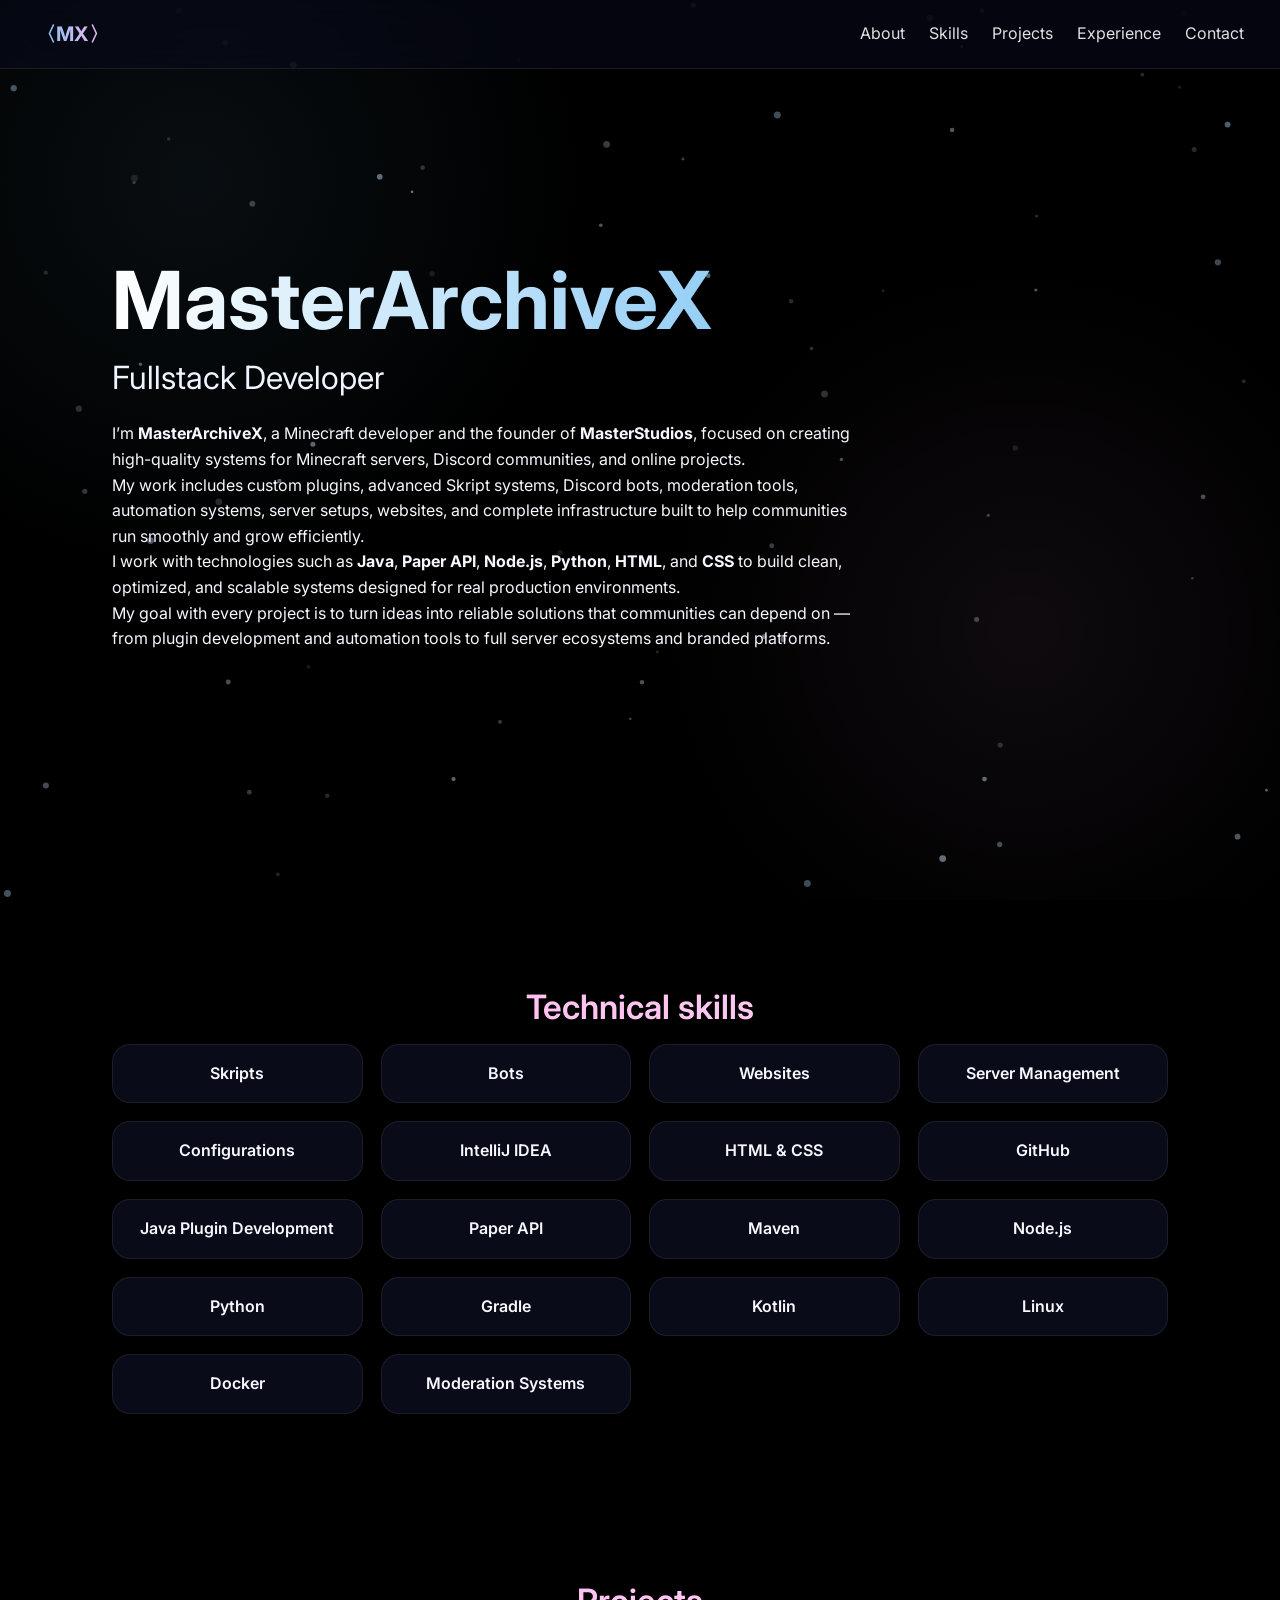
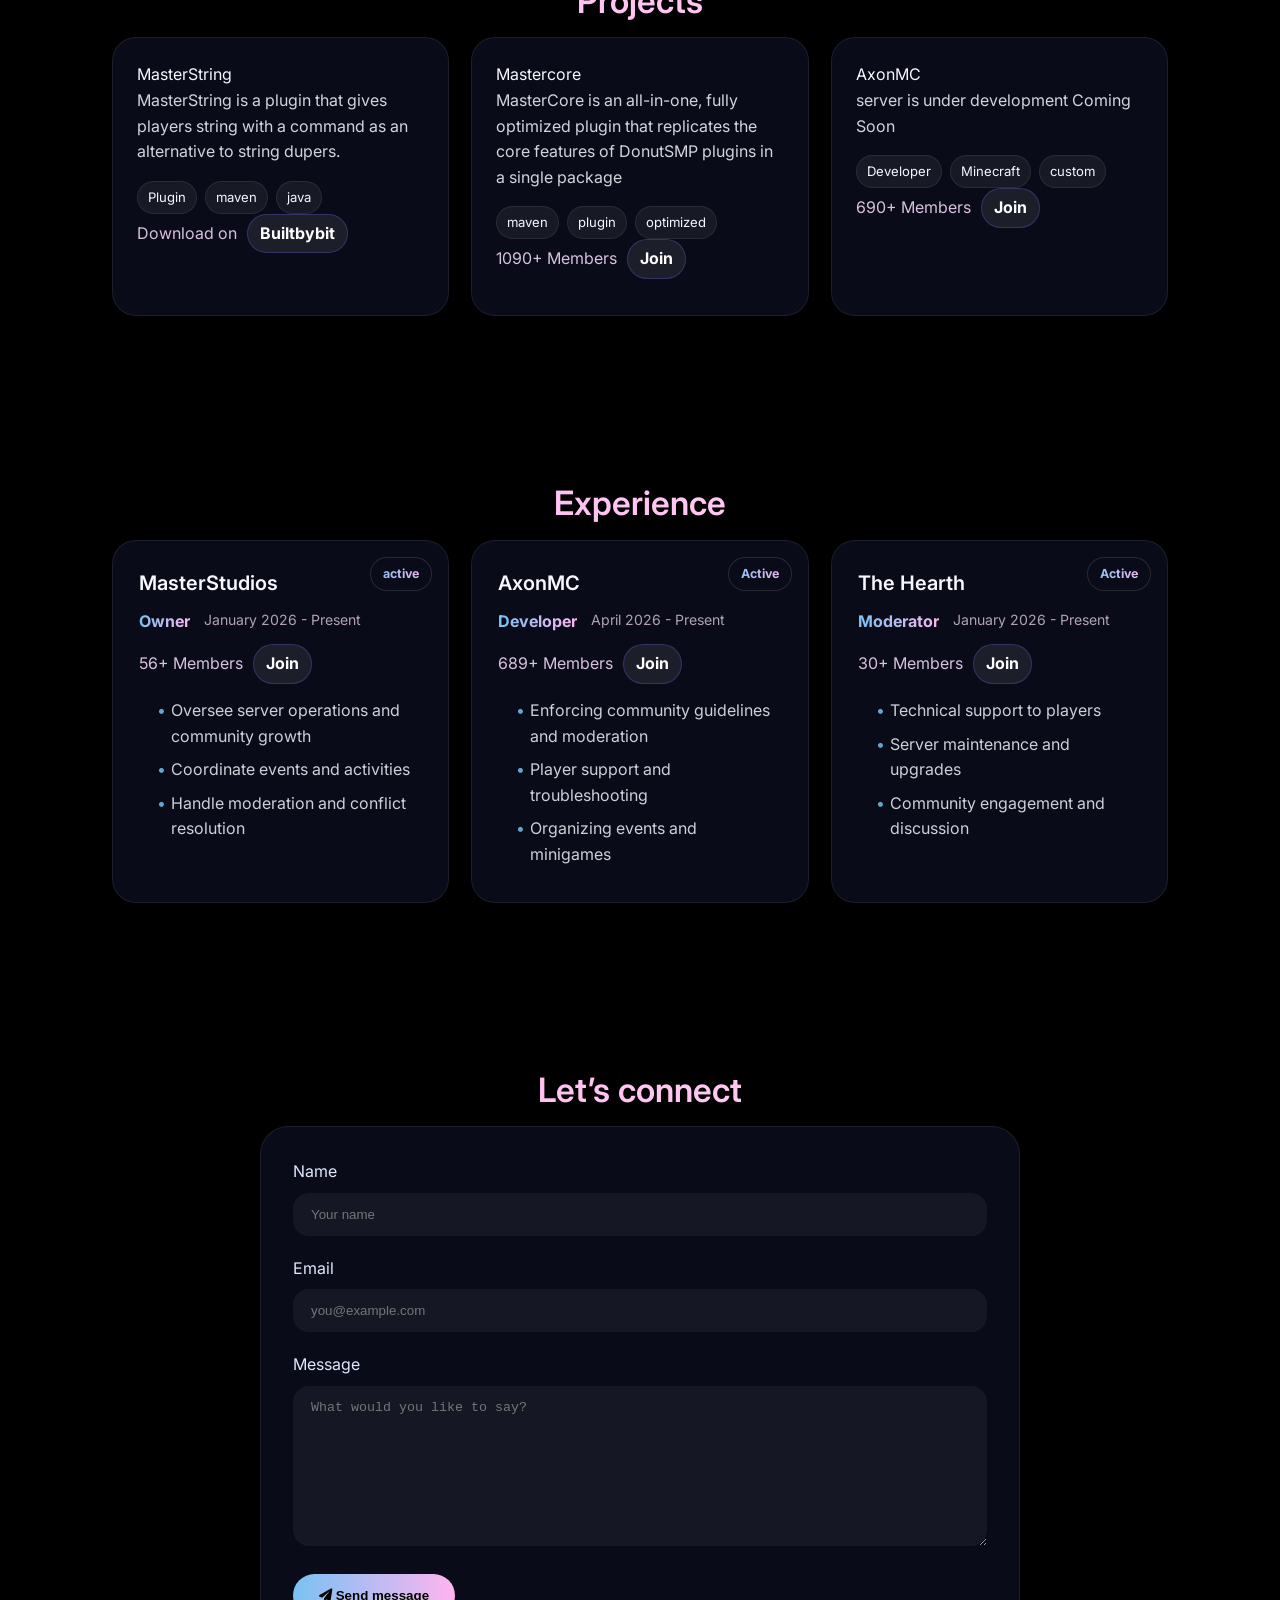
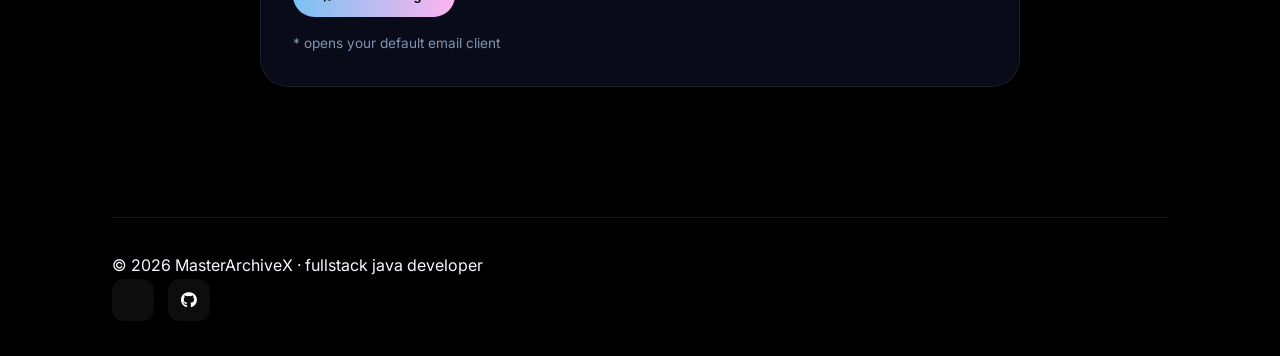
==== index.html @ 18842725 "Update roles and member counts in index.html" ====
<!DOCTYPE html>
<html lang="en">
<head>
    <meta charset="UTF-8">
    <meta name="viewport" content="width=device-width, initial-scale=1.0">
    <title>MasterArchiveX · FullStack Developer</title>
    <!-- Fonts & Icons -->
    <link rel="preconnect" href="https://fonts.googleapis.com">
    <link rel="preconnect" href="https://fonts.gstatic.com" crossorigin>
    <link href="https://fonts.googleapis.com/css2?family=Inter:opsz,wght@14..32,300..700&display=swap" rel="stylesheet">
    <link rel="stylesheet" href="https://cdnjs.cloudflare.com/ajax/libs/font-awesome/6.0.0-beta3/css/all.min.css">
    <!-- External CSS -->
    <link rel="stylesheet" href="style.css">
</head>
<body>
    <canvas id="particleCanvas"></canvas>

    <nav class="navbar">
        <span class="logo">〈MX〉</span>
        <div class="nav-links">
            <a href="#about">About</a>
            <a href="#skills">Skills</a>
            <a href="#projects">Projects</a>
            <a href="#experience">Experience</a>
            <a href="#contact">Contact</a>
        </div>
    </nav>

    <main class="container">
        <!-- HERO SECTION -->
        <section class="hero section" id="home">
            <div class="hero-overlay"></div>
            <div class="hero-content">
                <h1 class="hero-name">MasterArchiveX</h1>
                <div class="hero-title">Fullstack Developer</div>
               <p>
  I’m <strong>MasterArchiveX</strong>, a Minecraft developer and the founder of
  <strong>MasterStudios</strong>, focused on creating high-quality systems for
  Minecraft servers, Discord communities, and online projects.
</p>

<p>
  My work includes custom plugins, advanced Skript systems, Discord bots,
  moderation tools, automation systems, server setups, websites, and complete
  infrastructure built to help communities run smoothly and grow efficiently.
</p>

<p>
  I work with technologies such as <strong>Java</strong>, <strong>Paper API</strong>,
  <strong>Node.js</strong>, <strong>Python</strong>, <strong>HTML</strong>, and
  <strong>CSS</strong> to build clean, optimized, and scalable systems designed
  for real production environments.
</p>

<p>
  My goal with every project is to turn ideas into reliable solutions that
  communities can depend on — from plugin development and automation tools to
  full server ecosystems and branded platforms.
</p>
            </div>
        </section>

        <!-- SKILLS -->
        <section class="section" id="skills">
            <h2>Technical skills</h2>
            <div class="skills-grid">
                <span class="skill-badge">Skripts</span>
                <span class="skill-badge">Bots</span>
                <span class="skill-badge">Websites</span>
                <span class="skill-badge">Server Management</span>
                <span class="skill-badge">Configurations</span>
                <span class="skill-badge">IntelliJ IDEA</span>
                <span class="skill-badge">HTML & CSS</span>
                <span class="skill-badge">GitHub</span>
                <span class="skill-badge">Java Plugin Development</span>
                <span class="skill-badge">Paper API</span>
                <span class="skill-badge">Maven</span>
                <span class="skill-badge">Node.js</span>
                <span class="skill-badge">Python</span>
                <span class="skill-badge">Gradle</span>
                <span class="skill-badge">Kotlin</span>
                <span class="skill-badge">Linux</span>
                <span class="skill-badge">Docker</span>
                <span class="skill-badge">Moderation Systems</span>

            </div>
        </section>

        <!-- Projects -->
        <section class="section" id="projects">
            <h2>Projects</h2>
            <div class="projects-grid">
                <div class="projects-card">
                    <div class="projects-title">MasterString</div>
                    <div class="projects-desc">MasterString is a plugin that gives players string with a command as an alternative to string dupers.</div>
                    <div class="projects-tech">
                        <span class="tech-tag">Plugin</span>
                        <span class="tech-tag">maven</span>
                        <span class="tech-tag">java</span>
                    </div>
                       <div class="server-line"><span class="members">Download on</span><a href="https://builtbybit.com/creators/masterstudios.647316/"
                target="_blank" rel="noopener noreferrer" class="join-link">Builtbybit</a></div>
                </div>
                <div class="projects-card">
                    <div class="projects-title">Mastercore</div>
                    <div class="projects-desc">MasterCore is an all-in-one, fully optimized plugin that replicates the core features of DonutSMP plugins in a single package</div>
                    <div class="projects-tech">
                        <span class="tech-tag">maven</span>
                        <span class="tech-tag">plugin</span>
                        <span class="tech-tag">optimized</span>
                    </div>
                    <div class="server-line"><span class="members">1090+ Members</span><a href="https://discord.gg/7bXVBgM5rC"
                target="_blank" rel="noopener noreferrer" class="join-link">Join</a></div>
                </div>
                <div class="projects-card">
                    <div class="projects-title">AxonMC</div>
                    <div class="projects-desc">server is under development Coming Soon</div>
                    <div class="projects-tech">
                        <span class="tech-tag">Developer</span>
                        <span class="tech-tag">Minecraft</span>
                        <span class="tech-tag">custom</span>
                    </div>
                    <div class="server-line"><span class="members">690+ Members</span><a href="https://discord.gg/w6NYh6Zhqp"
                target="_blank" rel="noopener noreferrer" class="join-link">Join</a></div>
                </div>
            </div>
        </section>
       <!-- Experience -->
<section class="section" id="experience">
    <h2>Experience</h2>

    <div class="cards-grid">

        <article class="card reveal">
            <div class="badge">active</div>
            <h3>MasterStudios</h3>
            <div class="meta-line">
                <span class="role">Owner</span>
                <span class="date">January 2026 - Present</span>
            </div>
            <div class="server-line">
                <span class="members">56+ Members</span>
                <a href="" target="_blank" class="join-link">Join</a>
            </div>
            <ul>
                <li>Oversee server operations and community growth</li>
                <li>Coordinate events and activities</li>
                <li>Handle moderation and conflict resolution</li>
            </ul>
        </article>

        <article class="card reveal">
            <div class="badge">Active</div>
            <h3>AxonMC</h3>
            <div class="meta-line">
                <span class="role">Developer</span>
                <span class="date">April 2026 - Present</span>
            </div>
            <div class="server-line">
                <span class="members">689+ Members</span>
                <a href="" target="_blank" class="join-link">Join</a>
            </div>
            <ul>
                <li>Enforcing community guidelines and moderation</li>
                <li>Player support and troubleshooting</li>
                <li>Organizing events and minigames</li>
            </ul>
        </article>

        <article class="card reveal">
            <div class="badge">Active</div>
            <h3>The Hearth</h3>
            <div class="meta-line">
                <span class="role">Moderator</span>
                <span class="date">January 2026 - Present</span>
            </div>
            <div class="server-line">
                <span class="members">30+ Members</span>
                <a href="" target="_blank" class="join-link">Join</a>
            </div>
            <ul>
                <li>Technical support to players</li>
                <li>Server maintenance and upgrades</li>
                <li>Community engagement and discussion</li>
            </ul>
        </article>

    </div>
</section>


        <!-- CONTACT -->
        <section class="section" id="contact">
            <h2>Let’s connect</h2>
            <div class="contact-form">
                <form action="mailto:masterarchivex.dev@gmail.com" method="POST" enctype="text/plain">
                    <div class="form-group">
                        <label for="name">Name</label>
                        <input type="text" id="name" name="Name" required placeholder="Your name">
                    </div>
                    <div class="form-group">
                        <label for="email">Email</label>
                        <input type="email" id="email" name="Email" required placeholder="you@example.com">
                    </div>
                    <div class="form-group">
                        <label for="message">Message</label>
                        <textarea id="message" name="Message" required placeholder="What would you like to say?"></textarea>
                    </div>
                    <button type="submit" class="btn-send"><i class="fas fa-paper-plane"></i> Send message</button>
                    <p style="margin-top: 1rem; font-size: 0.85rem; color: #7f95b5;">* opens your default email client</p>
                </form>
            </div>
        </section>

        <footer class="footer">
            <span>© 2026 MasterArchiveX · fullstack java developer</span>
            <div class="footer-icons">
                <a href="#" aria-label="LinkedIn" target="_blank"><i class=""></i></a>
                <a href="#" aria-label="GitHub" target="_blank"><i class="fab fa-github"></i></a>
            </div>
        </footer>
    </main>

    <script src="script.js"></script>
</body>
</html>
---- style.css ----
/* ===============================
   MASTERSTUDIOS PORTFOLIO CSS
   Full theme with matching Experience section
=============================== */

/* RESET */
*{
    margin:0;
    padding:0;
    box-sizing:border-box;
}

/* ROOT COLORS */
:root{
    --bg:#000000;
    --text:#f8f7ff;
    --surface:rgba(12,14,30,.82);
    --surface-strong:rgba(17,10,38,.92);

    --accent:#79c2f3;
    --accent-soft:#ffb4ef;
    --accent-warm:#ffd6f5;

    --muted:#d8c1de;
}

/* BASE */
html{
    scroll-behavior:smooth;
}

body{
    background:#000000;
    color:var(--text);
    font-family:'Inter',system-ui,-apple-system,sans-serif;
    line-height:1.6;
    overflow-x:hidden;
}

/* BACKGROUND FX */
body::before{
    content:"";
    position:fixed;
    inset:0;
    pointer-events:none;
    z-index:0;
    background:
        radial-gradient(circle at 15% 20%, rgba(121,194,243,.07), transparent 30%),
        radial-gradient(circle at 80% 70%, rgba(255,180,239,.06), transparent 30%);
}

/* CANVAS */
#particleCanvas{
    position:fixed;
    inset:0;
    width:100%;
    height:100%;
    z-index:0;
    pointer-events:none;
}

/* LAYOUT */
.container{
    max-width:1120px;
    margin:0 auto;
    padding:0 32px;
    position:relative;
    z-index:1;
}

section{
    padding:80px 0;
}

/* TITLES */
h1,h2,h3{
    font-weight:600;
}

h2{
    font-size:2.1rem;
    text-align:center;
    margin-bottom:10px;
    background:linear-gradient(90deg,var(--accent-soft),var(--accent-warm));
    -webkit-background-clip:text;
    background-clip:text;
    color:transparent;
}

.subtitle{
    text-align:center;
    opacity:.75;
    margin-bottom:40px;
}

/* LINKS */
a{
    text-decoration:none;
    color:#fff;
    transition:.25s ease;
}

/* ===============================
   NAVBAR
=============================== */
.navbar{
    position:fixed;
    top:0;
    left:0;
    right:0;
    z-index:1000;

    display:flex;
    justify-content:space-between;
    align-items:center;

    padding:18px 36px;
    background:rgba(10,14,34,.42);
    border-bottom:1px solid rgba(255,255,255,.08);

    backdrop-filter:blur(24px);
    -webkit-backdrop-filter:blur(24px);
}

.logo{
    font-size:1.25rem;
    font-weight:700;
    background:linear-gradient(90deg,var(--accent),var(--accent-soft));
    -webkit-background-clip:text;
    background-clip:text;
    color:transparent;
}

.nav-links{
    display:flex;
    gap:24px;
    list-style:none;
}

.nav-links a{
    color:rgba(255,255,255,.88);
    position:relative;
}

.nav-links a::after{
    content:"";
    position:absolute;
    left:0;
    bottom:-6px;
    width:0;
    height:3px;
    border-radius:999px;
    background:linear-gradient(90deg,var(--accent),var(--accent-soft));
    transition:.25s ease;
}

.nav-links a:hover,
.nav-links a.active{
    color:var(--accent-soft);
}

.nav-links a:hover::after,
.nav-links a.active::after{
    width:100%;
}

/* ===============================
   HERO
=============================== */
.hero{
    min-height:100vh;
    display:flex;
    align-items:center;
    padding-top:90px;
}

.hero-content{
    max-width:760px;
}

.hero-name{
    font-size:5rem;
    line-height:1.05;
    font-weight:700;
    margin-bottom:10px;

    background:linear-gradient(90deg,#fff,var(--accent),var(--accent-soft));
    background-size:200% auto;
    -webkit-background-clip:text;
    background-clip:text;
    color:transparent;

    animation:flow 6s linear infinite;
}

.hero-title{
    font-size:2rem;
    color:#eef5ff;
    margin-bottom:18px;
}

.hero-tagline{
    font-size:1.15rem;
    color:#d7ddff;
    max-width:680px;
    border-left:4px solid var(--accent-soft);
    padding-left:18px;
}

/* ===============================
   ABOUT
=============================== */
.about{
    padding:80px 0;
}

.about-text{
    max-width:900px;
    margin:0 auto;
    padding:30px;
    border-radius:24px;
    background:var(--surface);
    border:1px solid rgba(255,255,255,.08);

    backdrop-filter:blur(18px);
    -webkit-backdrop-filter:blur(18px);

    color:rgba(248,247,255,.92);
    font-size:1.05rem;
    line-height:1.8;

    box-shadow:0 18px 42px rgba(25,29,68,.16);
    transition:.35s ease;
}

.about-text:hover{
    transform:translateY(-6px);
    border-color:var(--accent-soft);
    box-shadow:0 24px 60px rgba(25,29,68,.28);
}

.about-text strong{
    background:linear-gradient(90deg,var(--accent),var(--accent-soft));
    -webkit-background-clip:text;
    background-clip:text;
    color:transparent;
}

/* ===============================
   SKILLS
=============================== */
.skills-grid{
    display:grid;
    grid-template-columns:repeat(auto-fit,minmax(220px,1fr));
    gap:18px;
}

.skill-badge{
    background:var(--surface);
    border:1px solid rgba(255,255,255,.08);
    border-radius:18px;
    padding:16px 18px;
    text-align:center;
    font-weight:600;
    transition:.3s ease;
}

.skill-badge:hover{
    transform:translateY(-6px);
    border-color:var(--accent-soft);
    box-shadow:0 18px 42px rgba(25,29,68,.18);
}

/* ===============================
   PROJECTS
=============================== */
.projects-grid{
    display:grid;
    grid-template-columns:repeat(auto-fit,minmax(280px,1fr));
    gap:22px;
}

.projects-card{
    background:var(--surface);
    border:1px solid rgba(255,255,255,.08);
    border-radius:24px;
    padding:24px;
    transition:.35s ease;
}

.projects-card:hover{
    transform:translateY(-8px);
    border-color:var(--accent-soft);
    box-shadow:0 24px 60px rgba(25,29,68,.28);
}

.projects-card-title{
    font-size:1.35rem;
    margin-bottom:12px;
}

.projects-desc{
    opacity:.85;
    margin-bottom:16px;
}

.projects-tech{
    display:flex;
    flex-wrap:wrap;
    gap:8px;
}

.tech-tag{
    font-size:.82rem;
    padding:5px 10px;
    border-radius:999px;
    background:rgba(255,255,255,.06);
    border:1px solid rgba(255,255,255,.08);
}

.projects-link{
    display:inline-block;
    margin-top:16px;
    color:var(--accent);
    font-weight:700;
}

/* ===============================
   EXPERIENCE
   EXACT STYLE REQUESTED
=============================== */
.cards-grid{
    display:grid;
    grid-template-columns:repeat(auto-fit,minmax(260px,1fr));
    gap:22px;
}

.card{
    background:rgba(12,14,30,.82);
    border:1px solid rgba(255,255,255,.08);
    border-radius:24px;
    padding:26px;
    position:relative;
    overflow:hidden;
    transition:transform .35s ease, box-shadow .35s ease, border-color .35s ease;
    backdrop-filter:blur(18px);
}

.card:hover{
    transform:translateY(-8px);
    box-shadow:0 24px 60px rgba(25,29,68,.28);
    border-color:var(--accent-soft);
}

.badge{
    position:absolute;
    top:16px;
    right:16px;
    padding:6px 12px;
    border-radius:999px;
    font-size:.78rem;
    font-weight:700;
    background:rgba(255,255,255,.05);
    border:1px solid rgba(255,255,255,.12);
    color:transparent;
    background-image:linear-gradient(90deg,var(--accent),var(--accent-soft));
    -webkit-background-clip:text;
    background-clip:text;
}

.card h3{
    font-size:1.25rem;
    margin-bottom:10px;
}

.meta-line{
    display:flex;
    gap:14px;
    flex-wrap:wrap;
    margin-bottom:10px;
}

.role{
    font-weight:700;
    background:linear-gradient(90deg,var(--accent),var(--accent-soft));
    -webkit-background-clip:text;
    background-clip:text;
    color:transparent;
}

.date{
    font-size:.88rem;
    color:var(--muted);
    opacity:.82;
}

.server-line{
    display:flex;
    align-items:center;
    gap:10px;
    flex-wrap:wrap;
    margin-bottom:12px;
}

.server-line span{
    color:var(--muted);
}

.join-link{
    display:inline-block;
    color:#fff;
    font-weight:700;
    background:rgba(255,255,255,.08);
    border:1px solid rgba(124,110,255,.28);
    padding:6px 12px;
    border-radius:999px;
}

.join-link:hover{
    background:rgba(124,110,255,.18);
    border-color:var(--accent-soft);
}

.card ul{
    list-style:none;
    margin-top:14px;
    padding-left:18px;
}

.card li{
    position:relative;
    padding-left:14px;
    margin-bottom:8px;
    opacity:.83;
}

.card li::before{
    content:"•";
    position:absolute;
    left:0;
    color:var(--accent);
}

/* ===============================
   CONTACT
=============================== */
.contact-form{
    max-width:760px;
    margin:0 auto;
    background:var(--surface);
    border:1px solid rgba(255,255,255,.08);
    border-radius:28px;
    padding:32px;
}

.form-group{
    margin-bottom:20px;
}

label{
    display:block;
    margin-bottom:8px;
    color:#dfe8ff;
}

input,
textarea{
    width:100%;
    border:none;
    outline:none;
    padding:14px 18px;
    border-radius:16px;
    background:rgba(255,255,255,.05);
    color:#fff;
}

textarea{
    min-height:160px;
    resize:vertical;
}

.btn-send{
    border:none;
    padding:14px 26px;
    border-radius:999px;
    font-weight:700;
    cursor:pointer;
    color:#000;
    background:linear-gradient(90deg,var(--accent),var(--accent-soft));
}

/* ===============================
   FOOTER
=============================== */
.footer{
    padding:35px 0;
    border-top:1px solid rgba(255,255,255,.08);
    margin-top:50px;
}

.footer-inner{
    display:flex;
    justify-content:space-between;
    align-items:center;
    gap:20px;
}

.footer-icons{
    display:flex;
    gap:14px;
}

.footer-icons a{
    width:42px;
    height:42px;
    border-radius:12px;
    display:flex;
    align-items:center;
    justify-content:center;
    background:rgba(255,255,255,.05);
}

.footer-icons a:hover{
    background:rgba(255,255,255,.12);
}

/* ===============================
   ANIMATIONS
=============================== */
@keyframes flow{
    0%{background-position:0% center;}
    100%{background-position:200% center;}
}

/* ===============================
   MOBILE
=============================== */
@media(max-width:768px){

    .navbar{
        padding:16px 18px;
        flex-direction:column;
        gap:12px;
    }

    .nav-links{
        gap:14px;
        flex-wrap:wrap;
        justify-content:center;
    }

    .hero-name{
        font-size:3rem;
    }

    .hero-title{
        font-size:1.35rem;
    }

    .container{
        padding:0 18px;
    }

    .footer-inner{
        flex-direction:column;
        text-align:center;
    }

    .contact-form,
    .about-text,
    .projects-card,
    .card{
        padding:20px;
    }
}
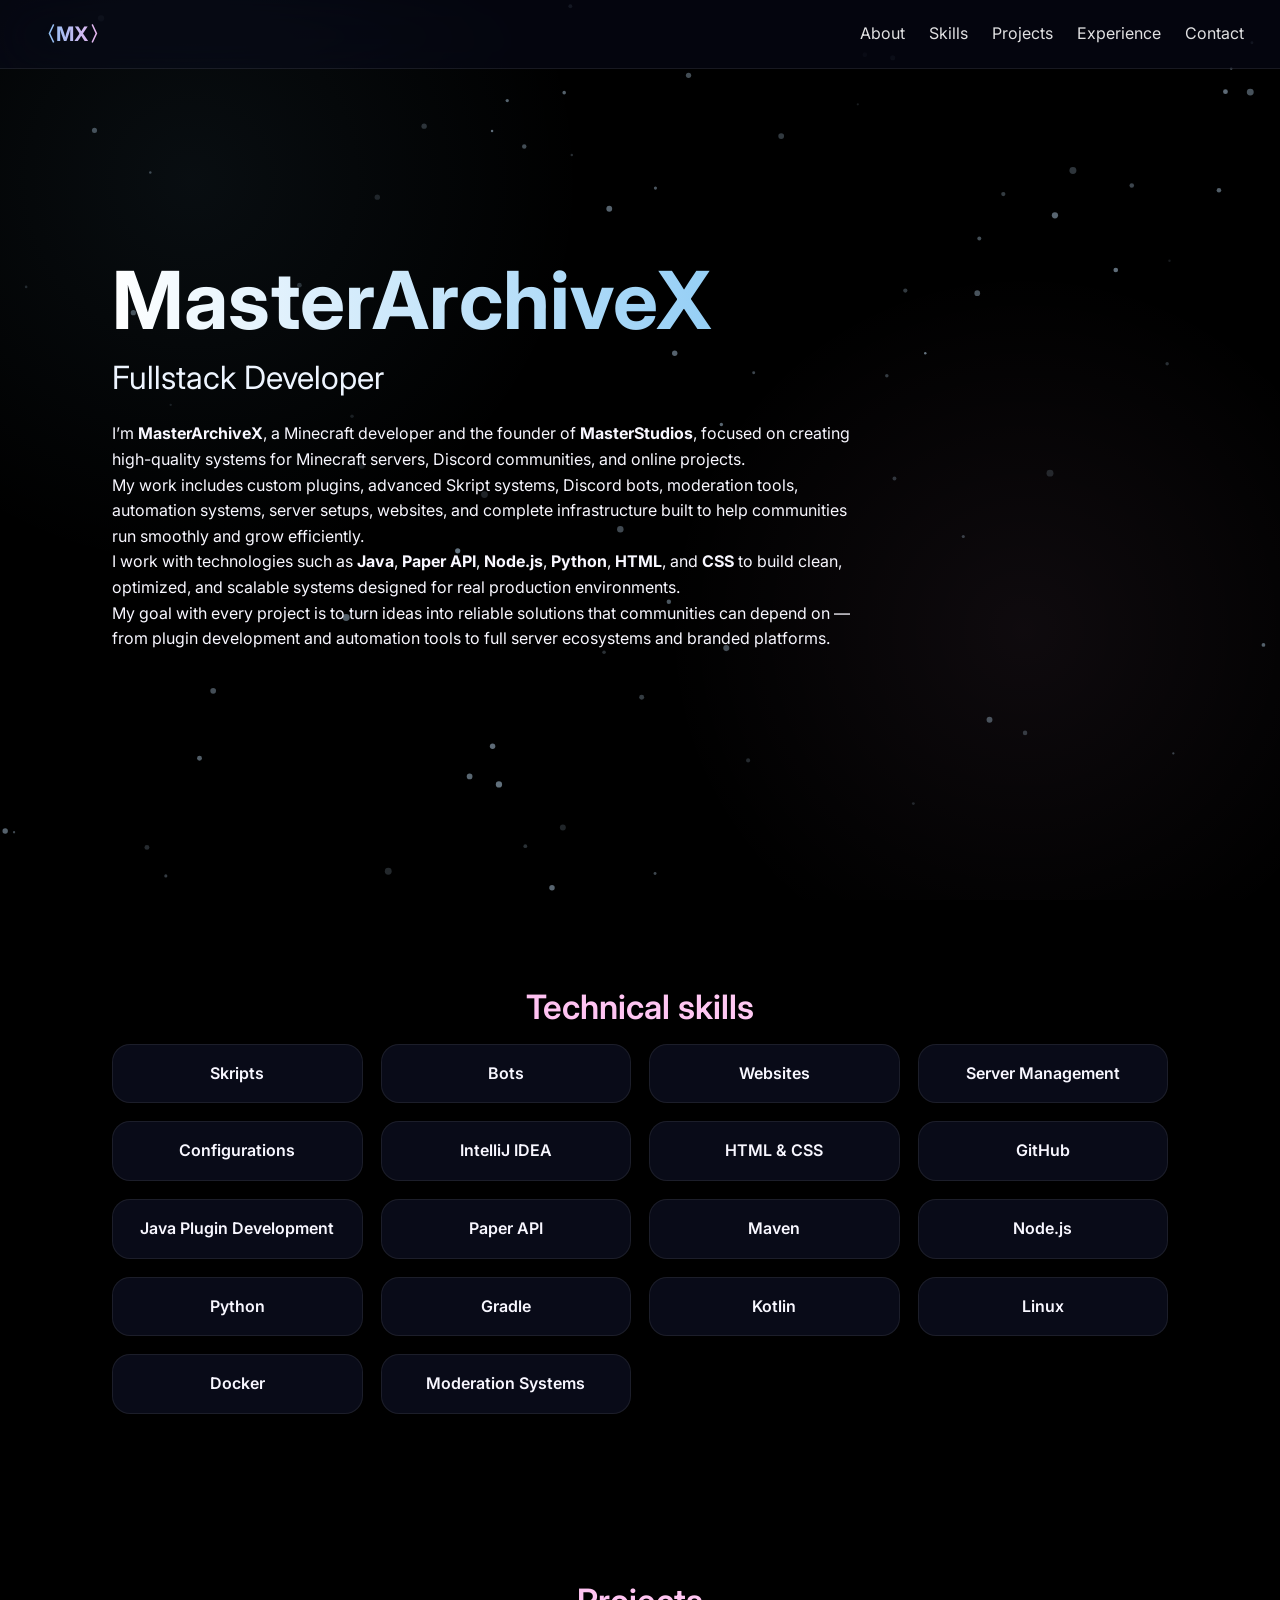
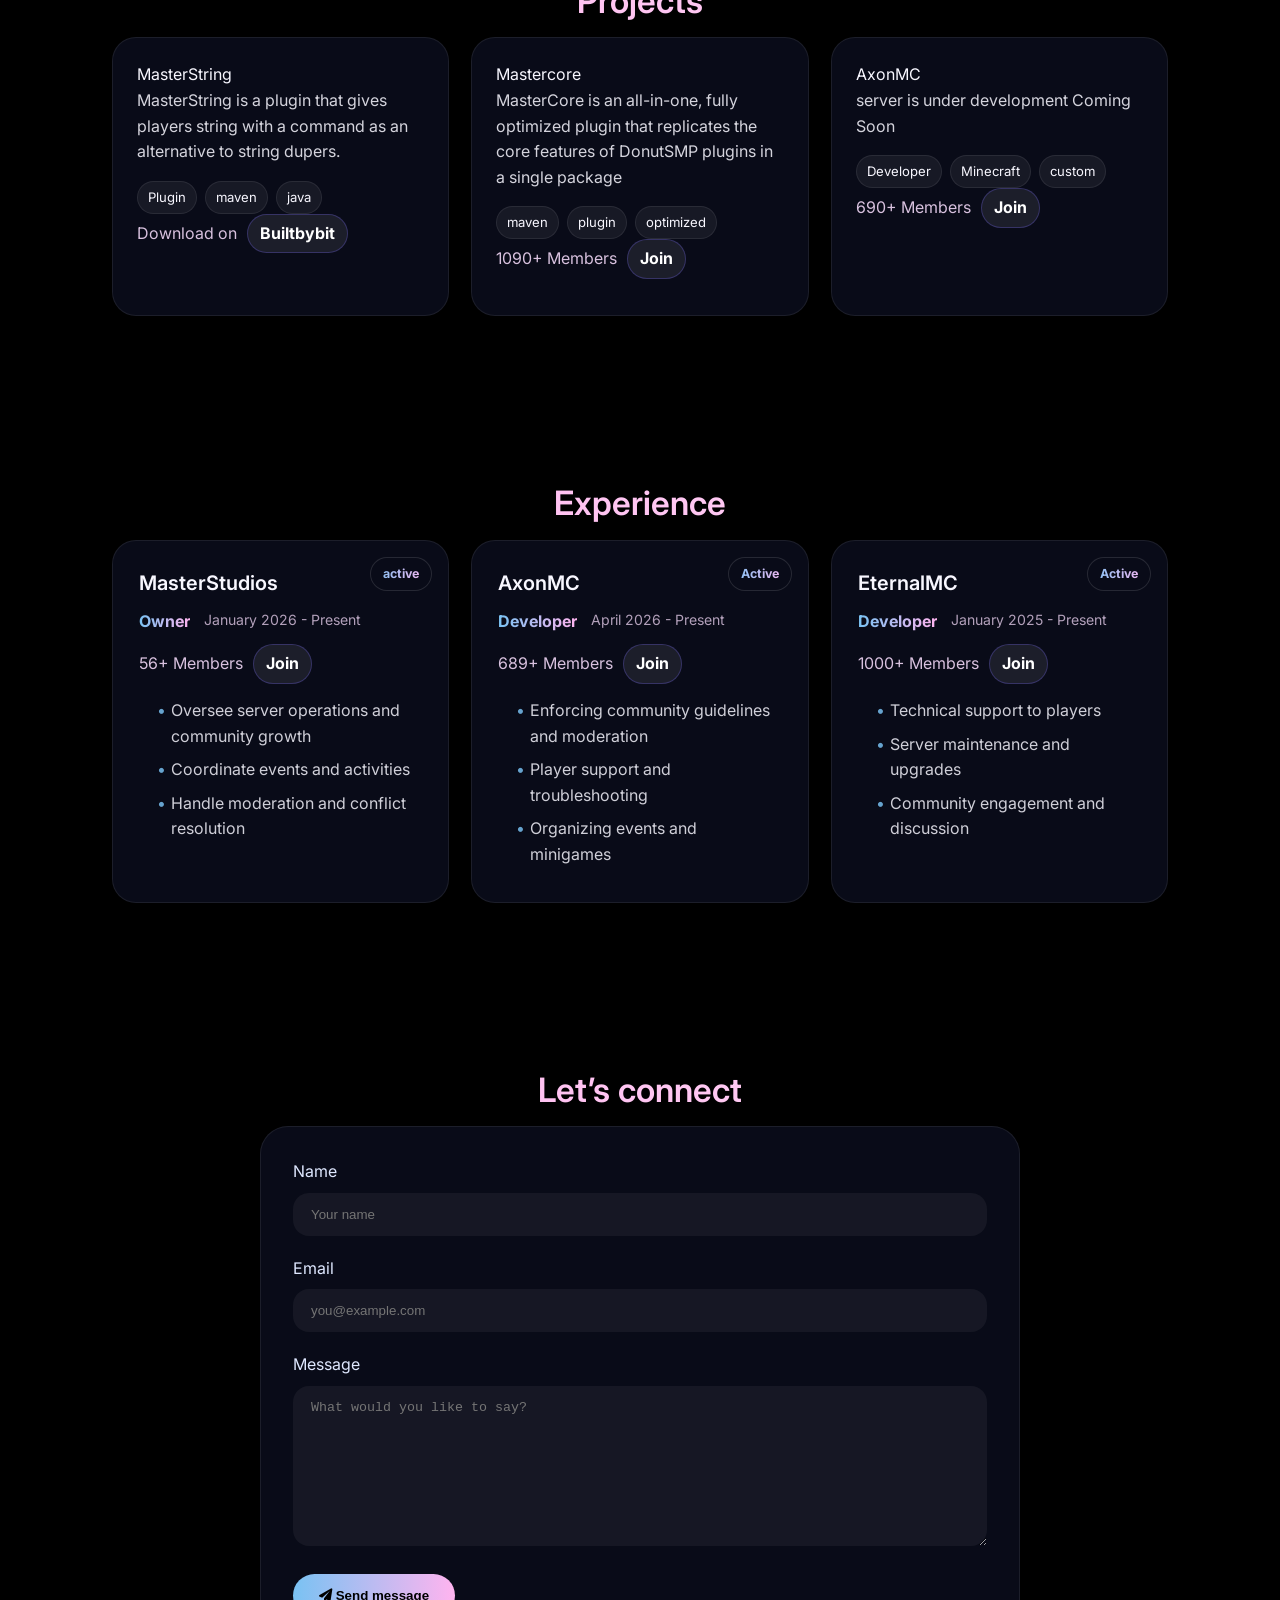
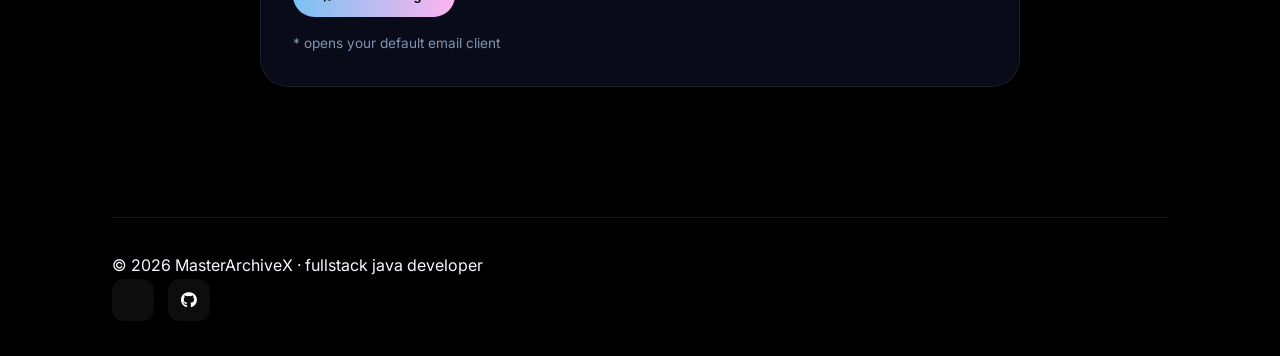
==== commit a47c0316: "Update Hearth article details in index.html" ====
--- a/index.html
+++ b/index.html
@@ -169,13 +169,13 @@
 
         <article class="card reveal">
             <div class="badge">Active</div>
-            <h3>The Hearth</h3>
+            <h3>EternalMC</h3>
             <div class="meta-line">
-                <span class="role">Moderator</span>
-                <span class="date">January 2026 - Present</span>
+                <span class="role">Developer</span>
+                <span class="date">January 2025 - Present</span>
             </div>
             <div class="server-line">
-                <span class="members">30+ Members</span>
+                <span class="members">1000+ Members</span>
                 <a href="" target="_blank" class="join-link">Join</a>
             </div>
             <ul>
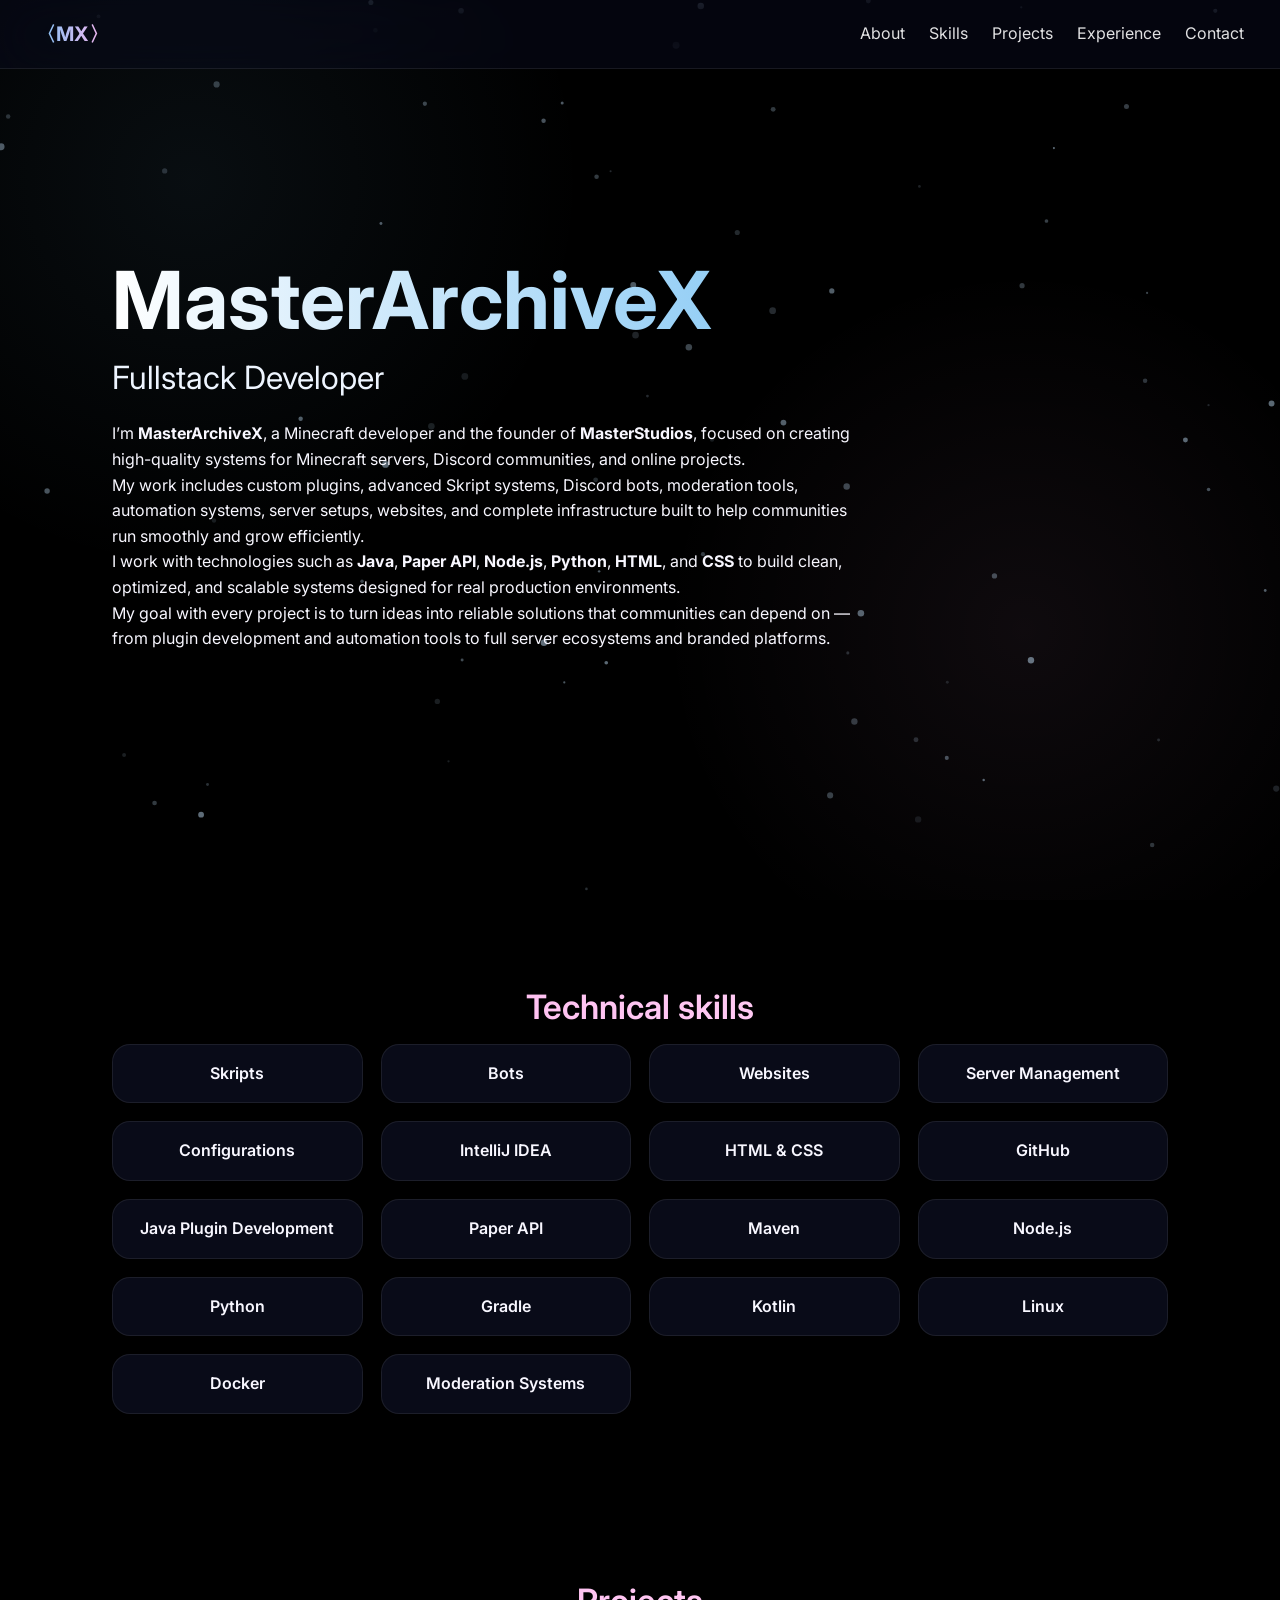
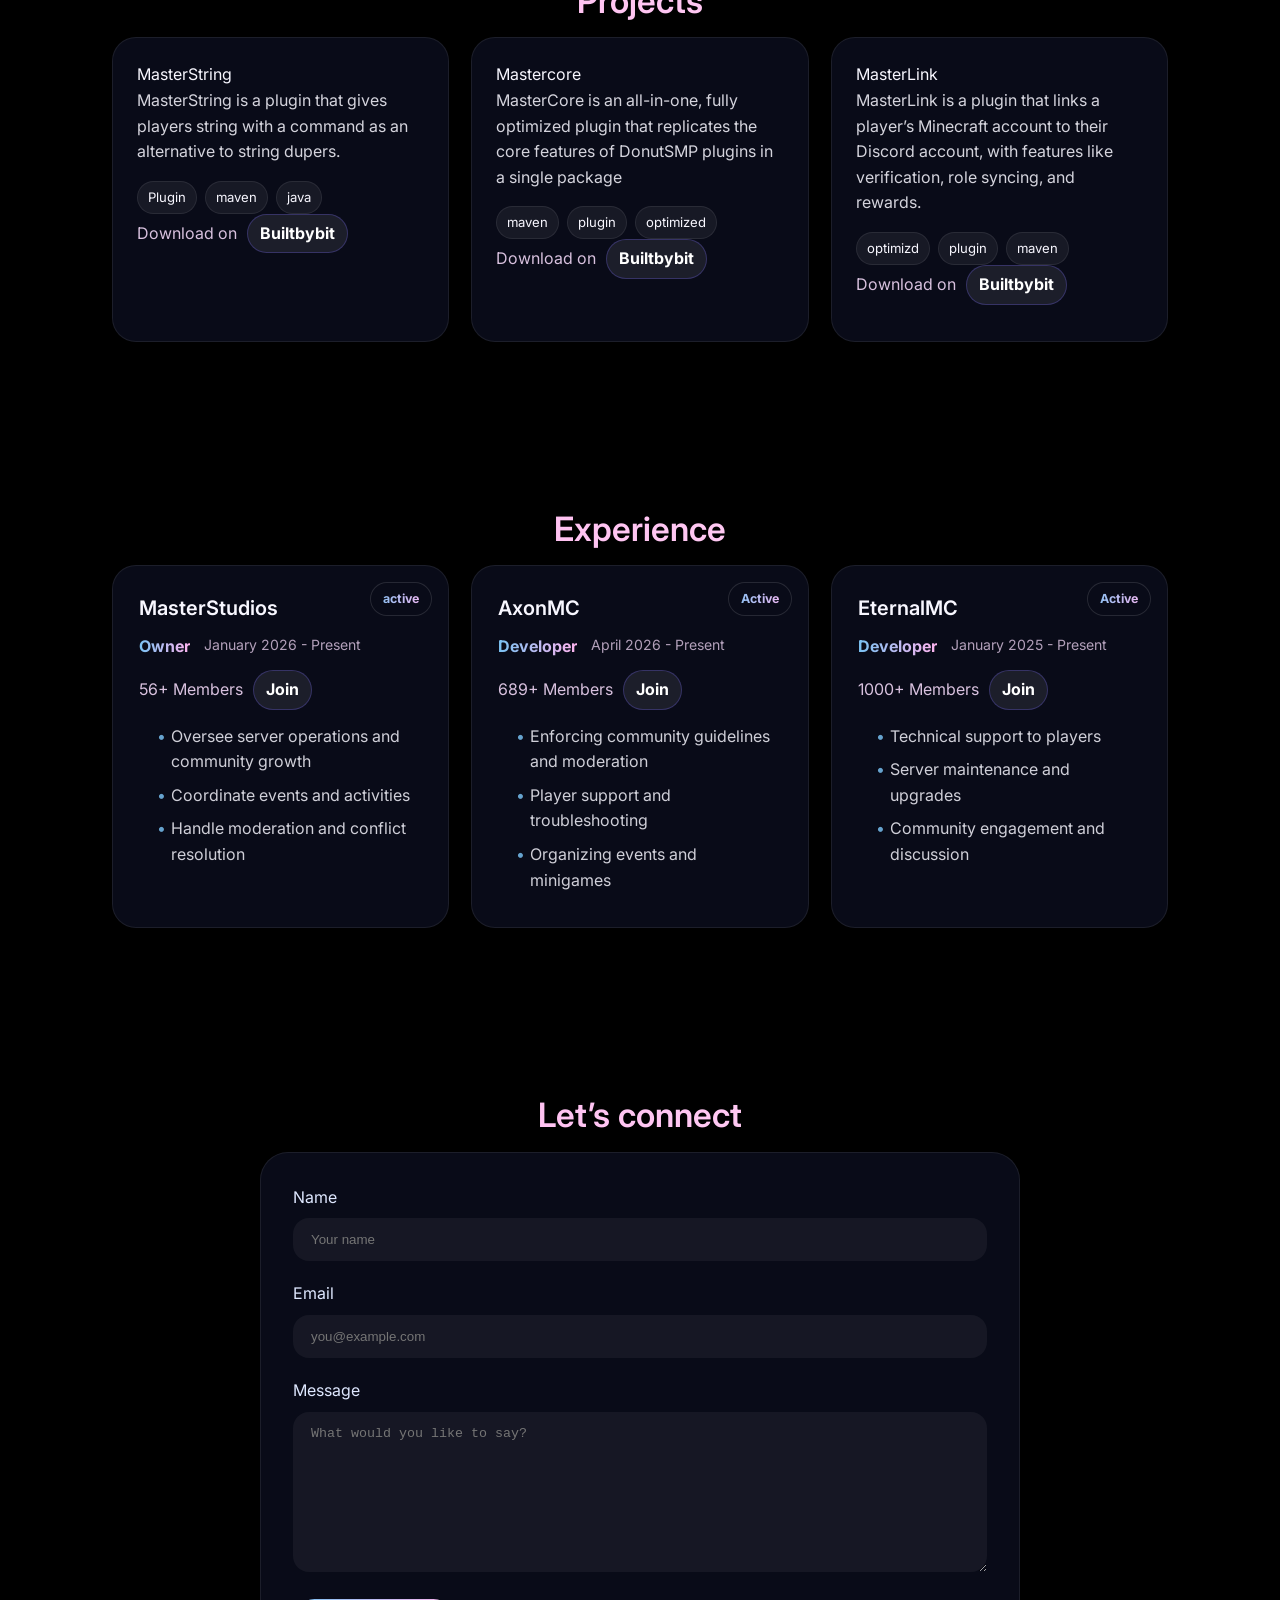
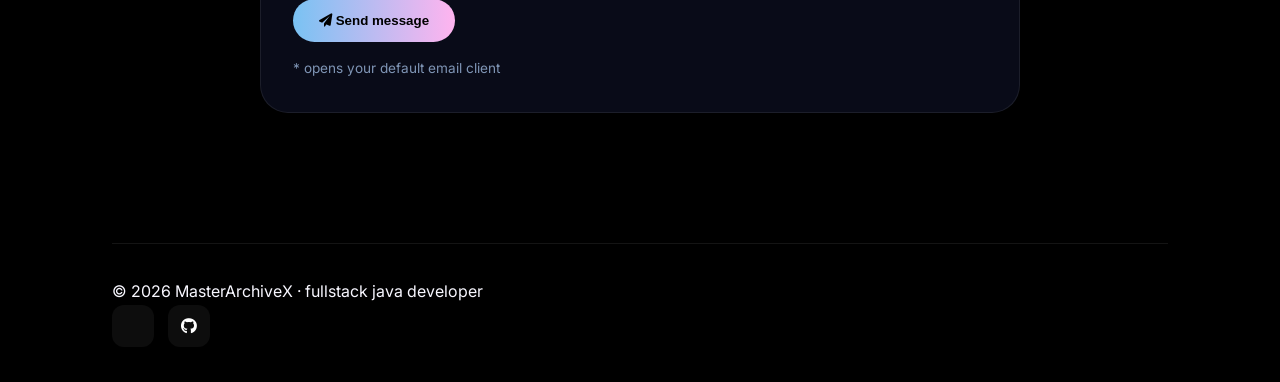
==== commit 3cc97008: "Update title and project details in index.html" ====
--- a/index.html
+++ b/index.html
@@ -3,7 +3,7 @@
 <head>
     <meta charset="UTF-8">
     <meta name="viewport" content="width=device-width, initial-scale=1.0">
-    <title>MasterArchiveX · FullStack Developer</title>
+    <title>MasterArchiveX · Developer Portfolio</title>
     <!-- Fonts & Icons -->
     <link rel="preconnect" href="https://fonts.googleapis.com">
     <link rel="preconnect" href="https://fonts.gstatic.com" crossorigin>
@@ -109,19 +109,19 @@
                         <span class="tech-tag">plugin</span>
                         <span class="tech-tag">optimized</span>
                     </div>
-                    <div class="server-line"><span class="members">1090+ Members</span><a href="https://discord.gg/7bXVBgM5rC"
-                target="_blank" rel="noopener noreferrer" class="join-link">Join</a></div>
+                    <div class="server-line"><span class="members">Download on</span><a href="https://builtbybit.com/creators/masterstudios.647316/"
+                target="_blank" rel="noopener noreferrer" class="join-link">Builtbybit</a></div>
                 </div>
                 <div class="projects-card">
-                    <div class="projects-title">AxonMC</div>
-                    <div class="projects-desc">server is under development Coming Soon</div>
+                    <div class="projects-title">MasterLink</div>
+                    <div class="projects-desc">MasterLink is a plugin that links a player’s Minecraft account to their Discord account, with features like verification, role syncing, and rewards.</div>
                     <div class="projects-tech">
-                        <span class="tech-tag">Developer</span>
-                        <span class="tech-tag">Minecraft</span>
-                        <span class="tech-tag">custom</span>
-                    </div>
-                    <div class="server-line"><span class="members">690+ Members</span><a href="https://discord.gg/w6NYh6Zhqp"
-                target="_blank" rel="noopener noreferrer" class="join-link">Join</a></div>
+                        <span class="tech-tag">optimizd</span>
+                        <span class="tech-tag">plugin</span>
+                        <span class="tech-tag">maven</span>
+                    </div>
+                    <div class="server-line"><span class="members">Download on</span><a href="https://builtbybit.com/creators/masterstudios.647316/"
+                target="_blank" rel="noopener noreferrer" class="join-link">Builtbybit</a></div>
                 </div>
             </div>
         </section>
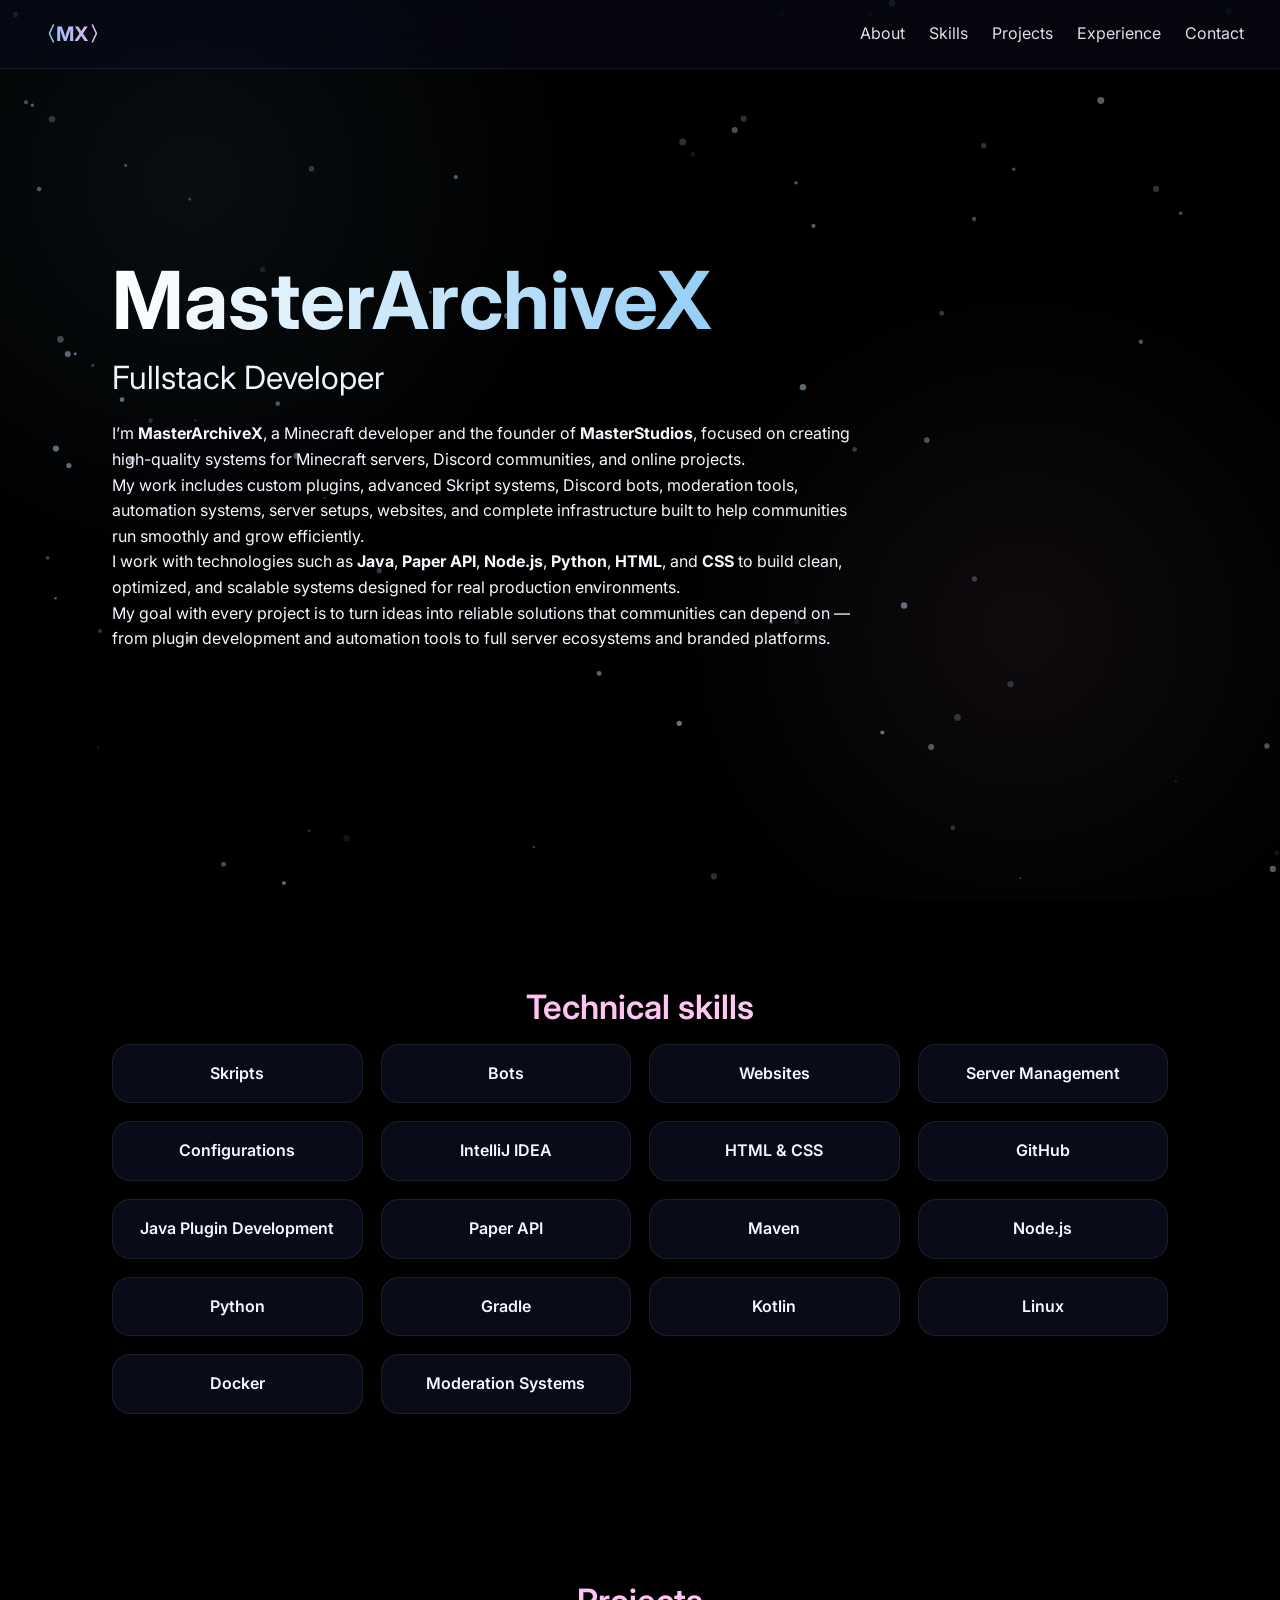
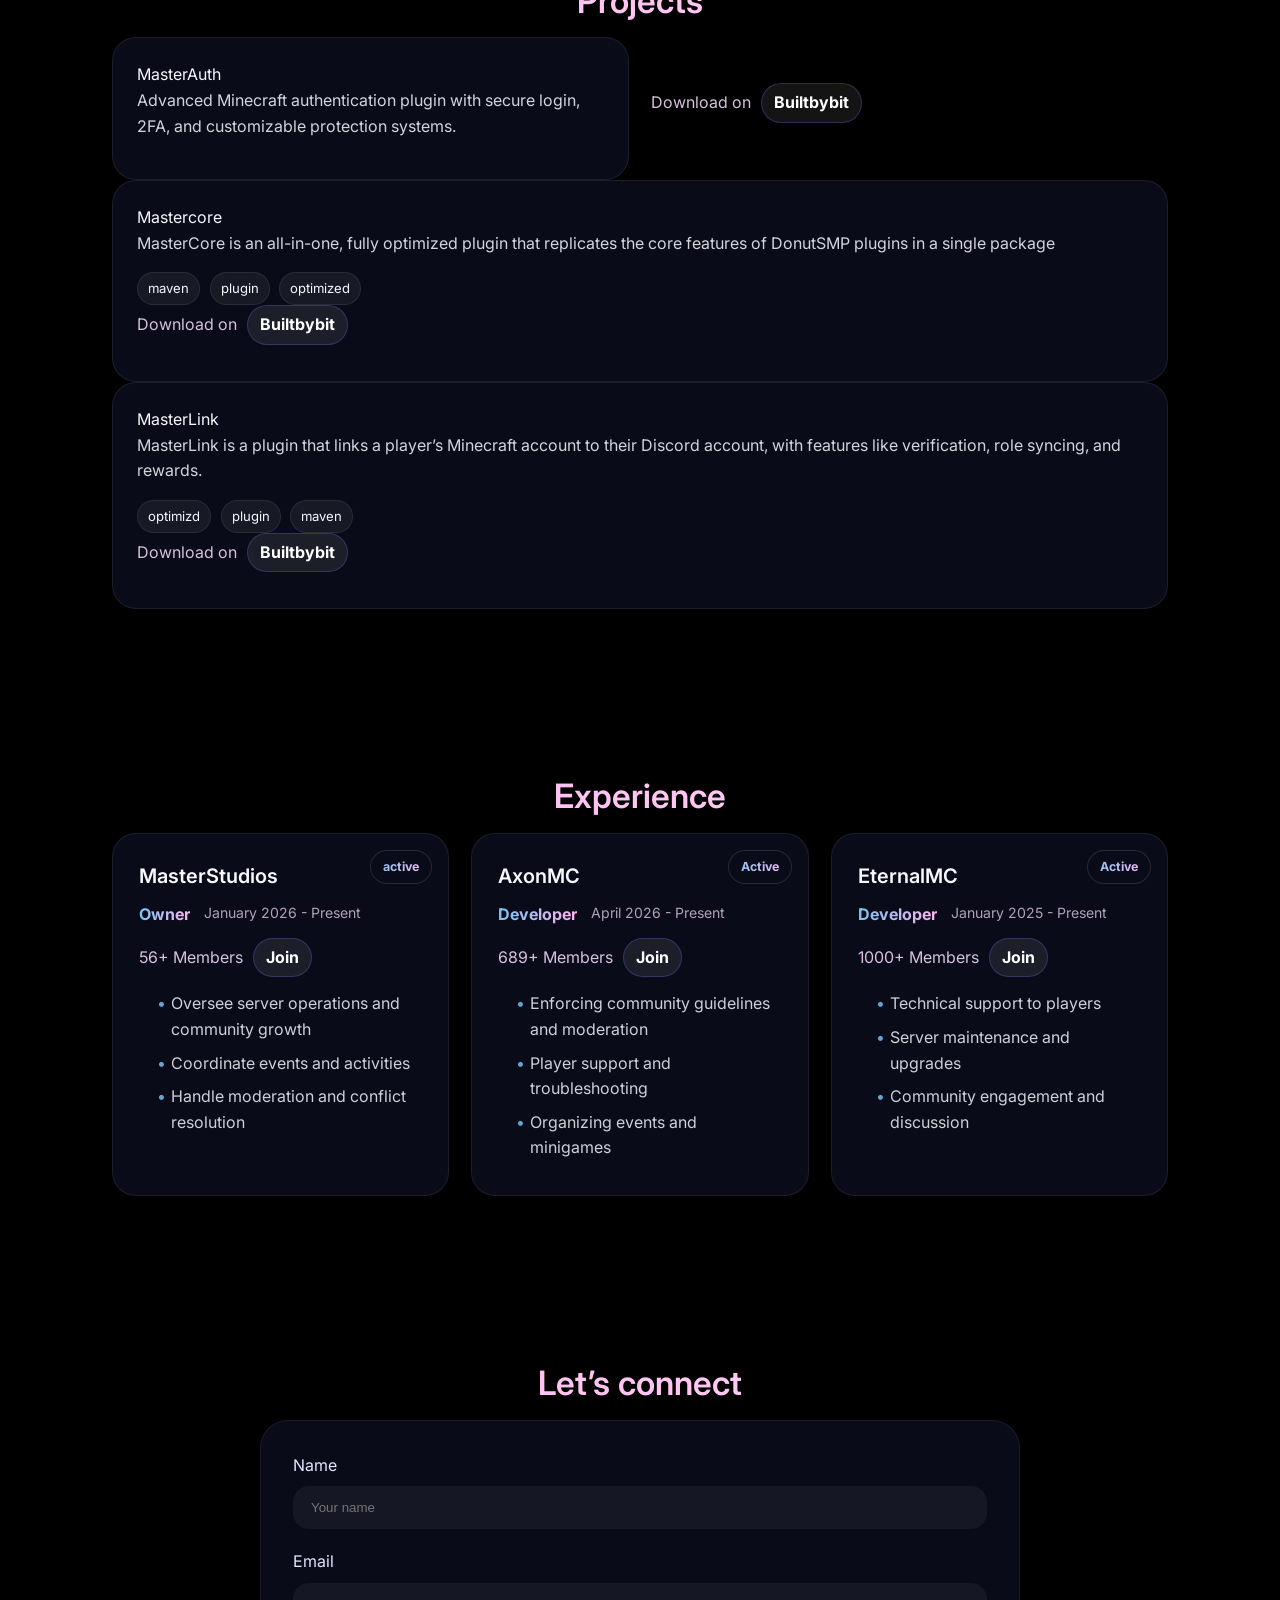
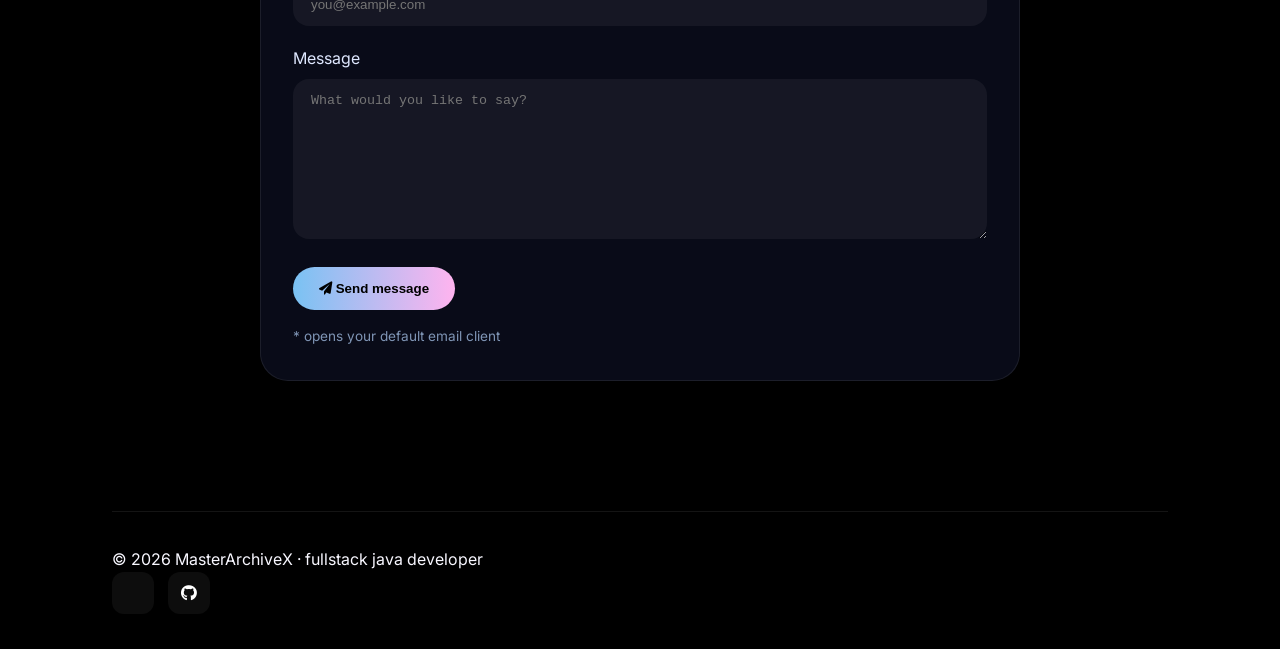
==== commit d988339e: "Replace MasterString project with MasterAuth" ====
--- a/index.html
+++ b/index.html
@@ -91,14 +91,11 @@
             <h2>Projects</h2>
             <div class="projects-grid">
                 <div class="projects-card">
-                    <div class="projects-title">MasterString</div>
-                    <div class="projects-desc">MasterString is a plugin that gives players string with a command as an alternative to string dupers.</div>
-                    <div class="projects-tech">
-                        <span class="tech-tag">Plugin</span>
-                        <span class="tech-tag">maven</span>
-                        <span class="tech-tag">java</span>
-                    </div>
-                       <div class="server-line"><span class="members">Download on</span><a href="https://builtbybit.com/creators/masterstudios.647316/"
+                    <div class="projects-title">MasterAuth</div>
+                    <div class="projects-desc">Advanced Minecraft authentication plugin with secure login, 2FA, and customizable protection systems.</div>
+
+                    </div>
+                       <div class="server-line"><span class="members">Download on</span><a href="https://builtbybit.com/resources/masterauth.107937/"
                 target="_blank" rel="noopener noreferrer" class="join-link">Builtbybit</a></div>
                 </div>
                 <div class="projects-card">
--- a/style.css
+++ b/style.css
@@ -1,6 +1,5 @@
 /* ===============================
    MASTERSTUDIOS PORTFOLIO CSS
-   Full theme with matching Experience section
 =============================== */
 
 /* RESET */
@@ -307,7 +306,7 @@
 .projects-tech{
     display:flex;
     flex-wrap:wrap;
-    gap:8px;
+    gap:0.6rem;
 }
 
 .tech-tag{
@@ -320,14 +319,13 @@
 
 .projects-link{
     display:inline-block;
-    margin-top:16px;
+    margin-top:1rem;
     color:var(--accent);
-    font-weight:700;
+    font-weight:600;
 }
 
 /* ===============================
    EXPERIENCE
-   EXACT STYLE REQUESTED
 =============================== */
 .cards-grid{
     display:grid;
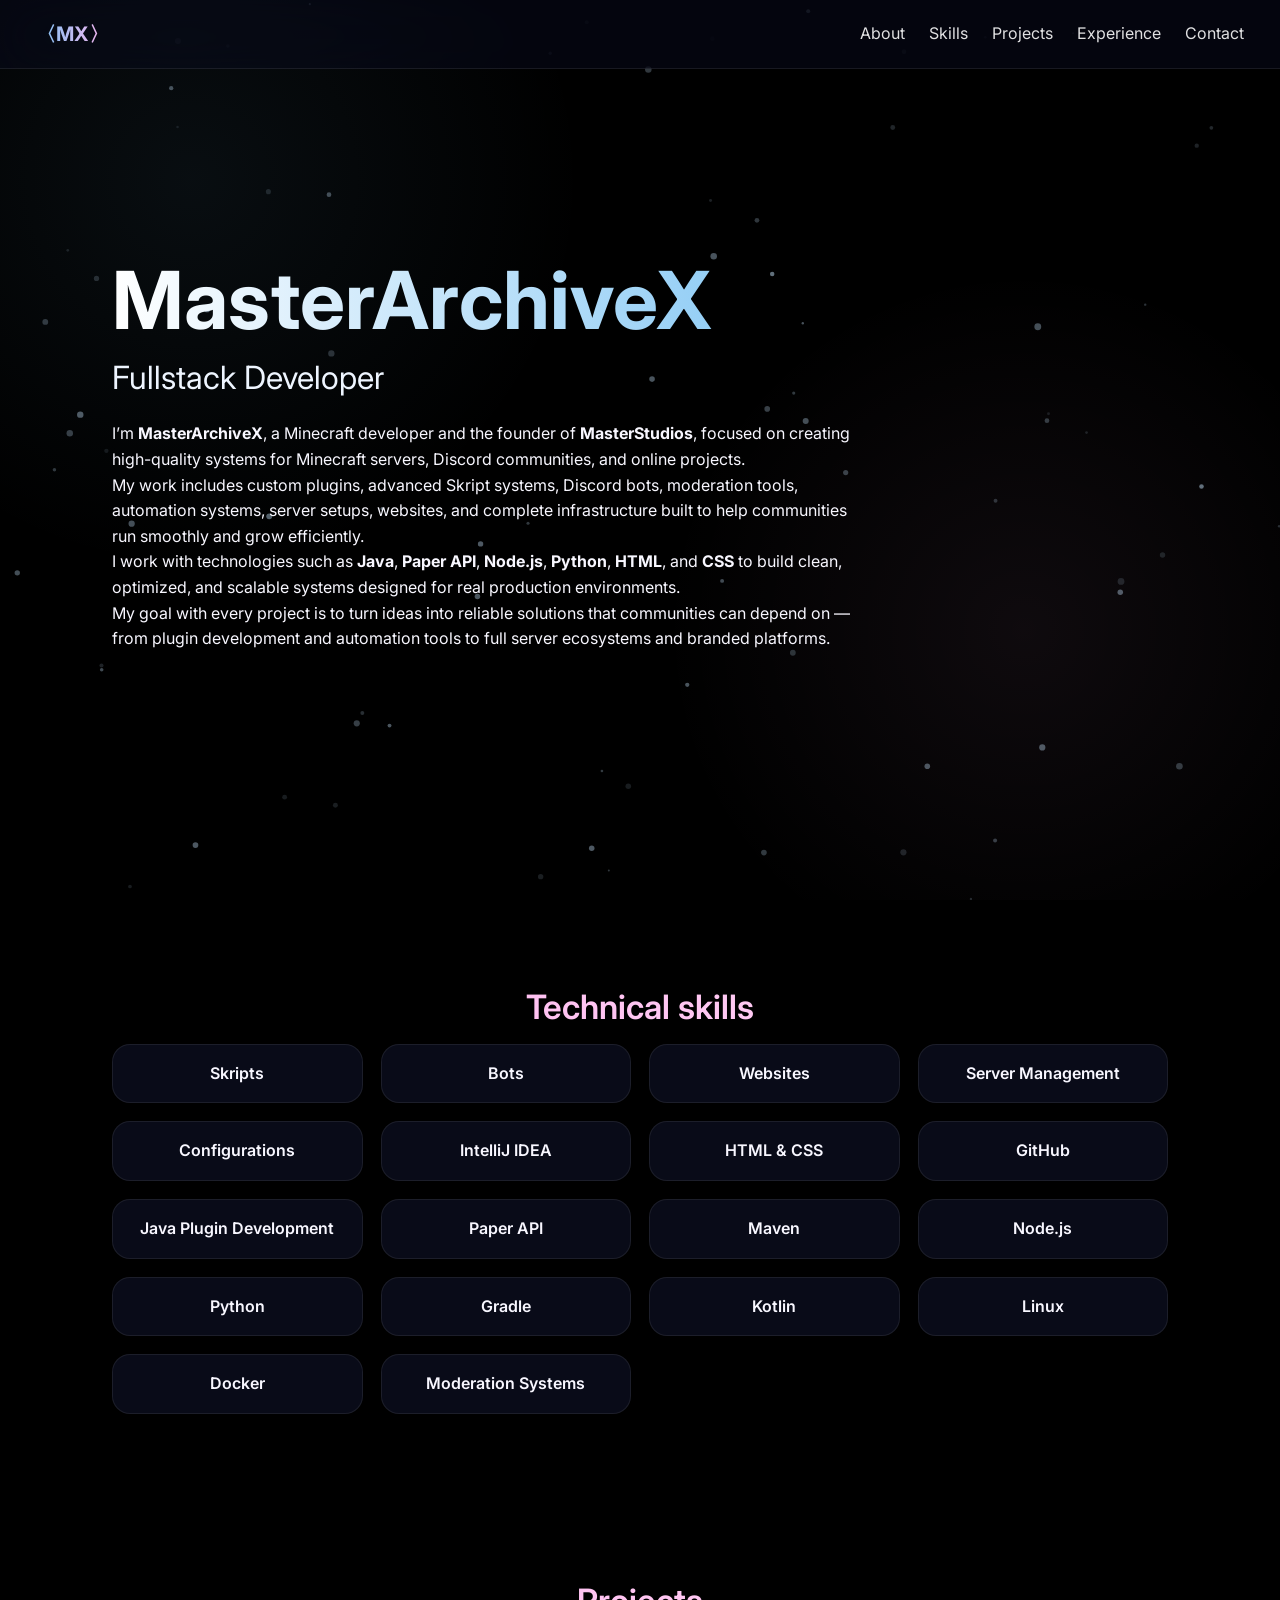
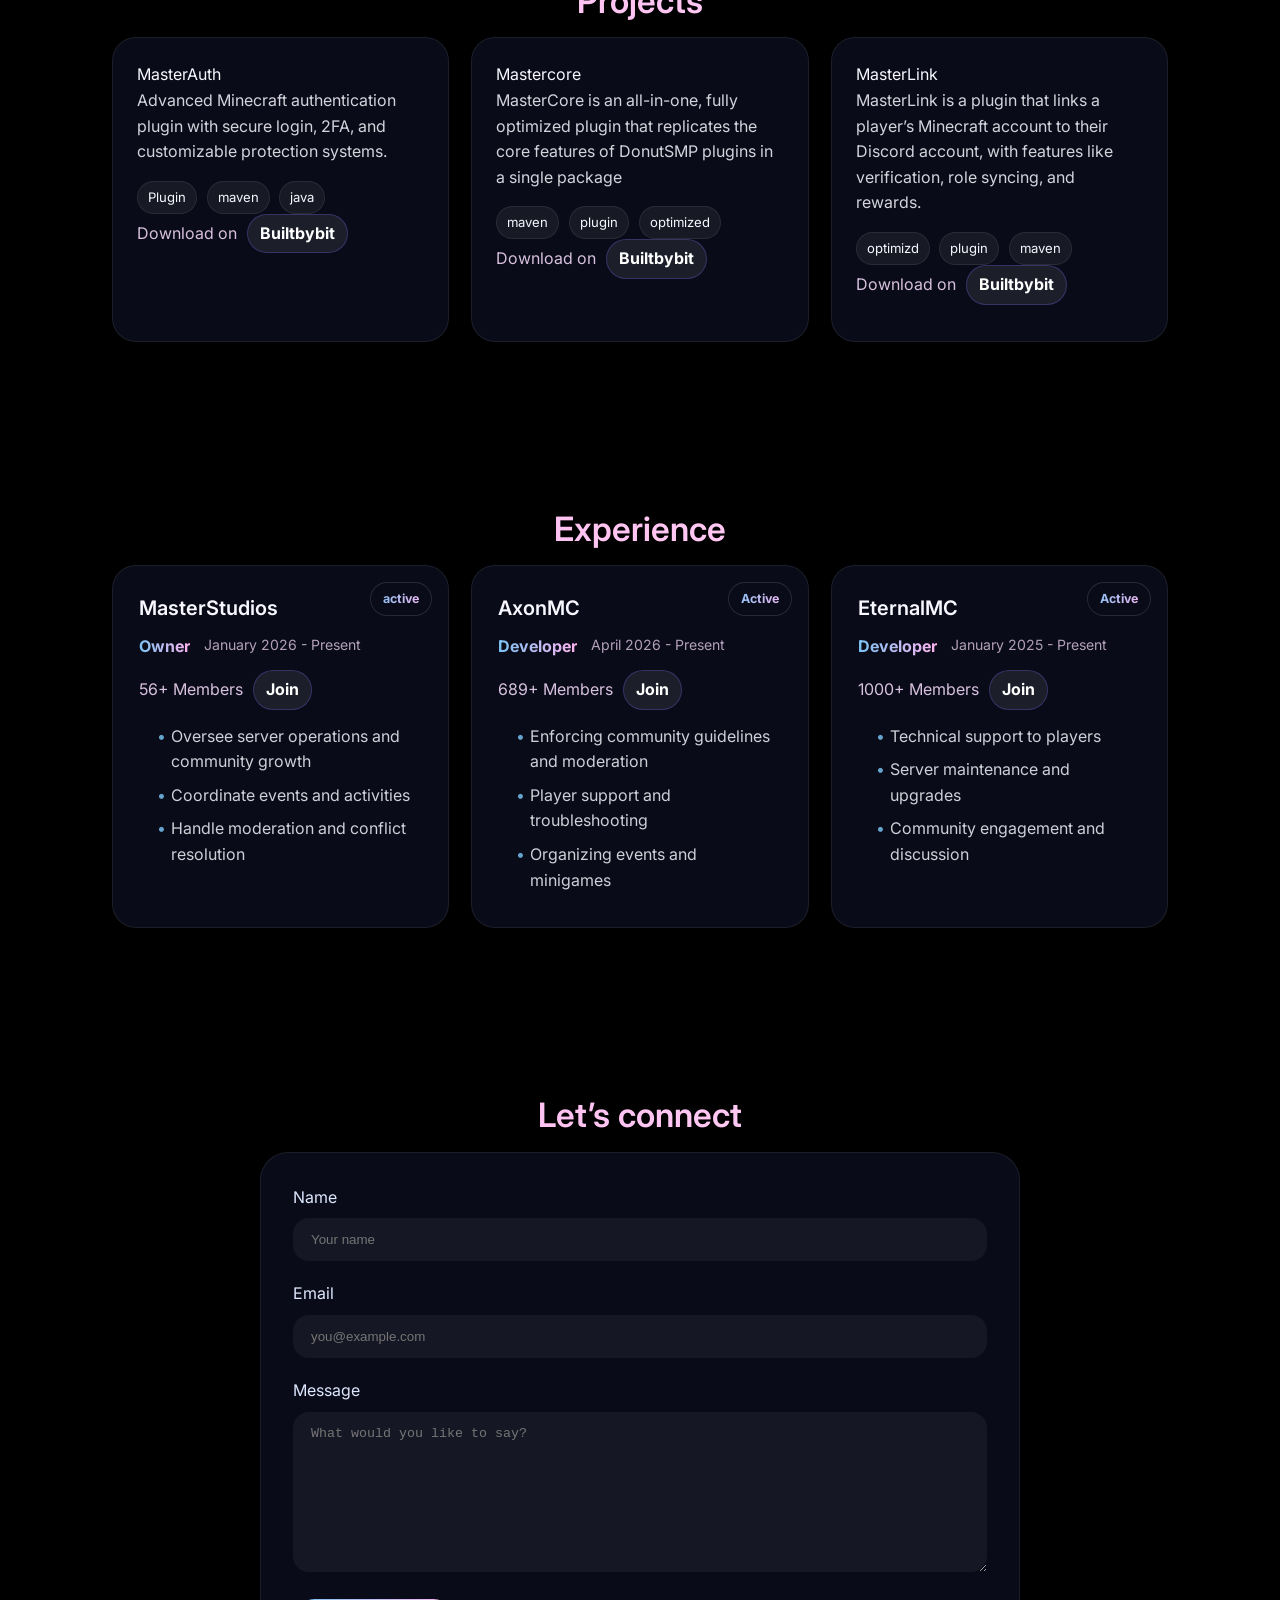
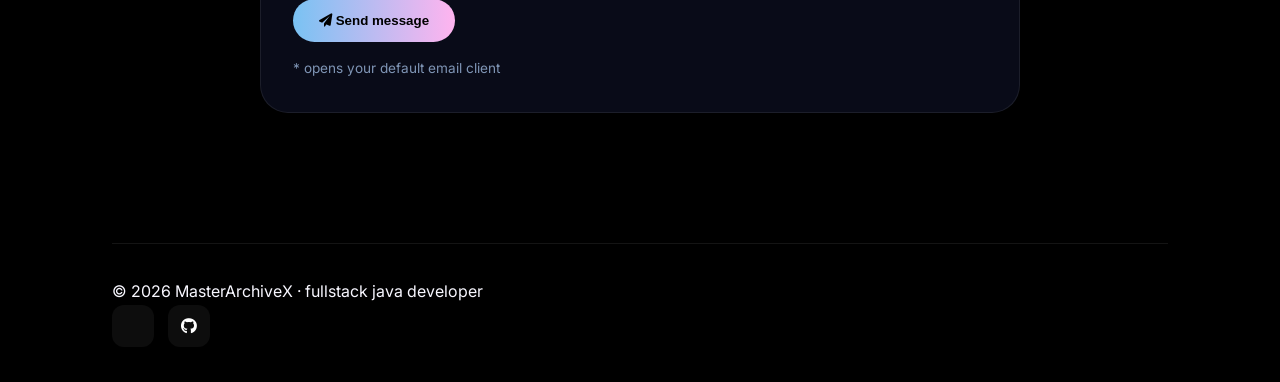
==== commit 04bb74a9: "Add technology tags to MasterAuth project card Added technology tags for MasterAuth project." ====
--- a/index.html
+++ b/index.html
@@ -93,7 +93,10 @@
                 <div class="projects-card">
                     <div class="projects-title">MasterAuth</div>
                     <div class="projects-desc">Advanced Minecraft authentication plugin with secure login, 2FA, and customizable protection systems.</div>
-
+                   <div class="projects-tech">
+                        <span class="tech-tag">Plugin</span>
+                        <span class="tech-tag">maven</span>
+                        <span class="tech-tag">java</span>
                     </div>
                        <div class="server-line"><span class="members">Download on</span><a href="https://builtbybit.com/resources/masterauth.107937/"
                 target="_blank" rel="noopener noreferrer" class="join-link">Builtbybit</a></div>
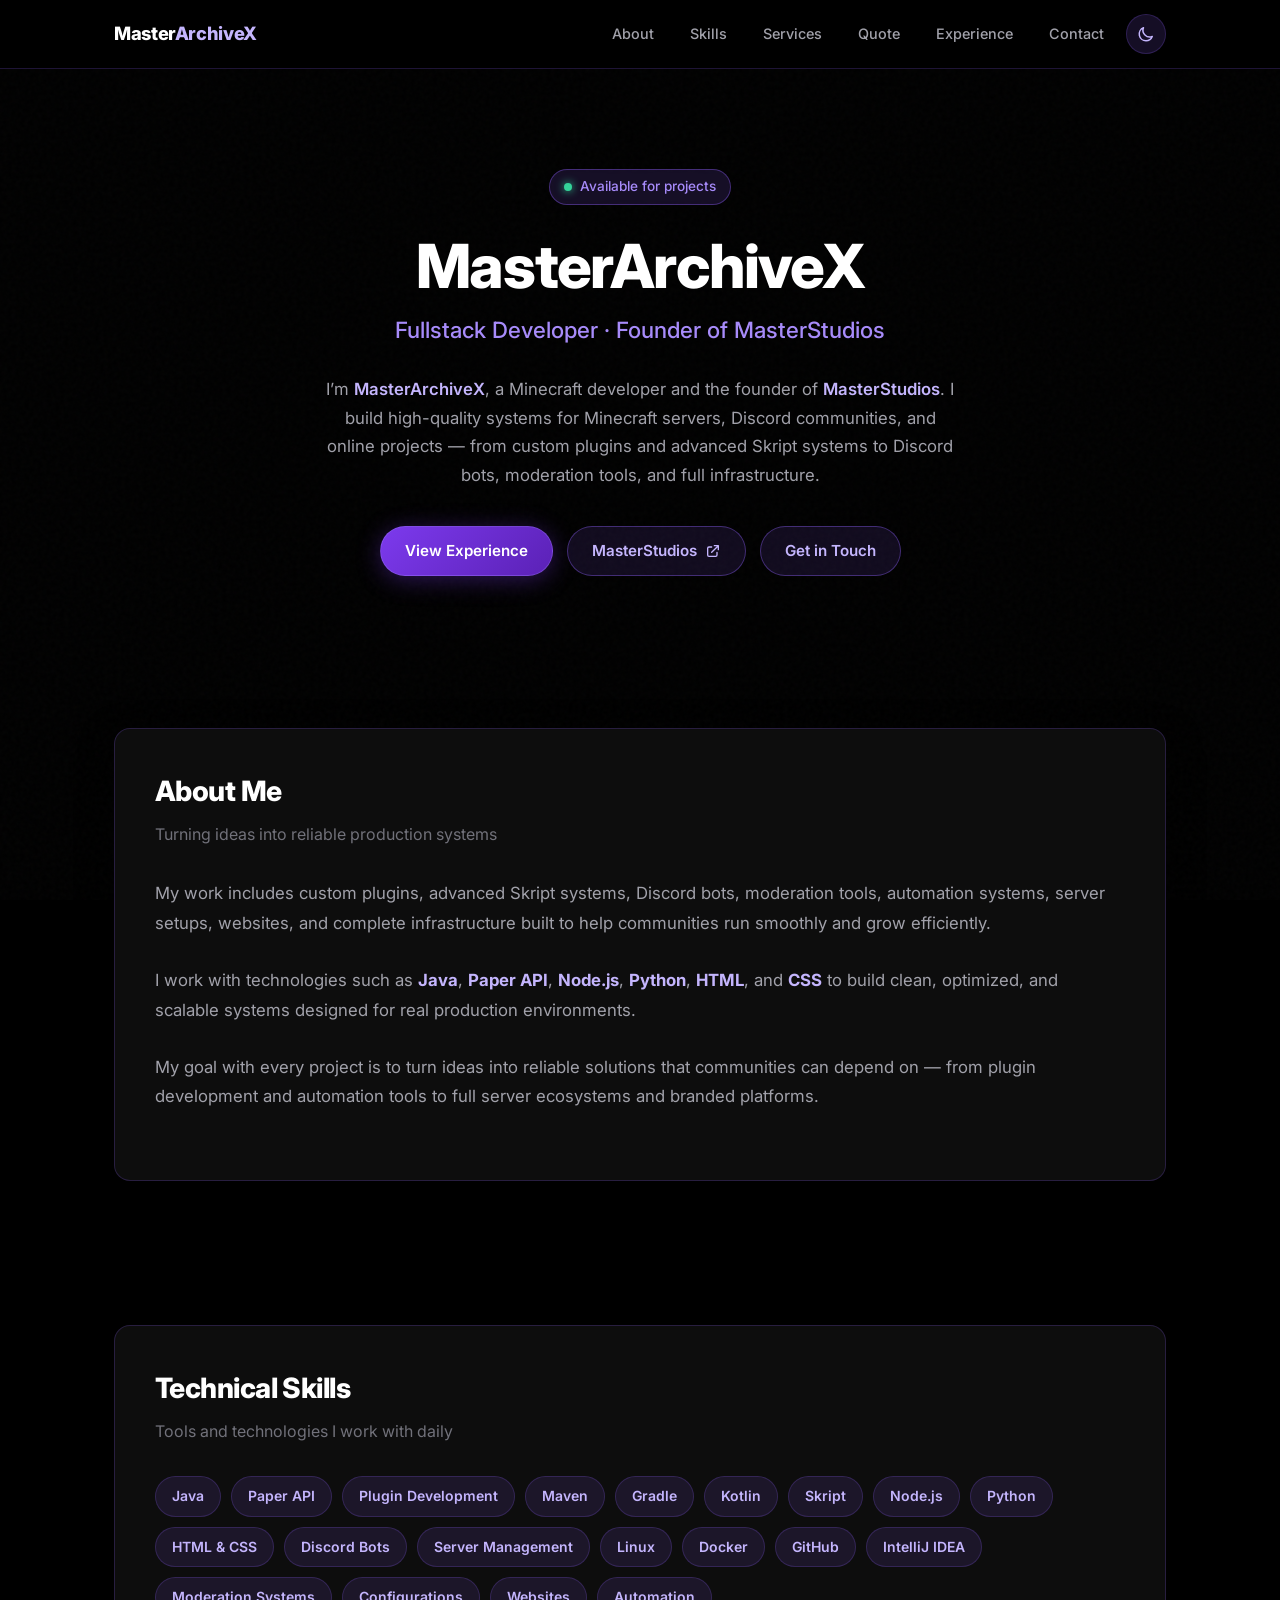
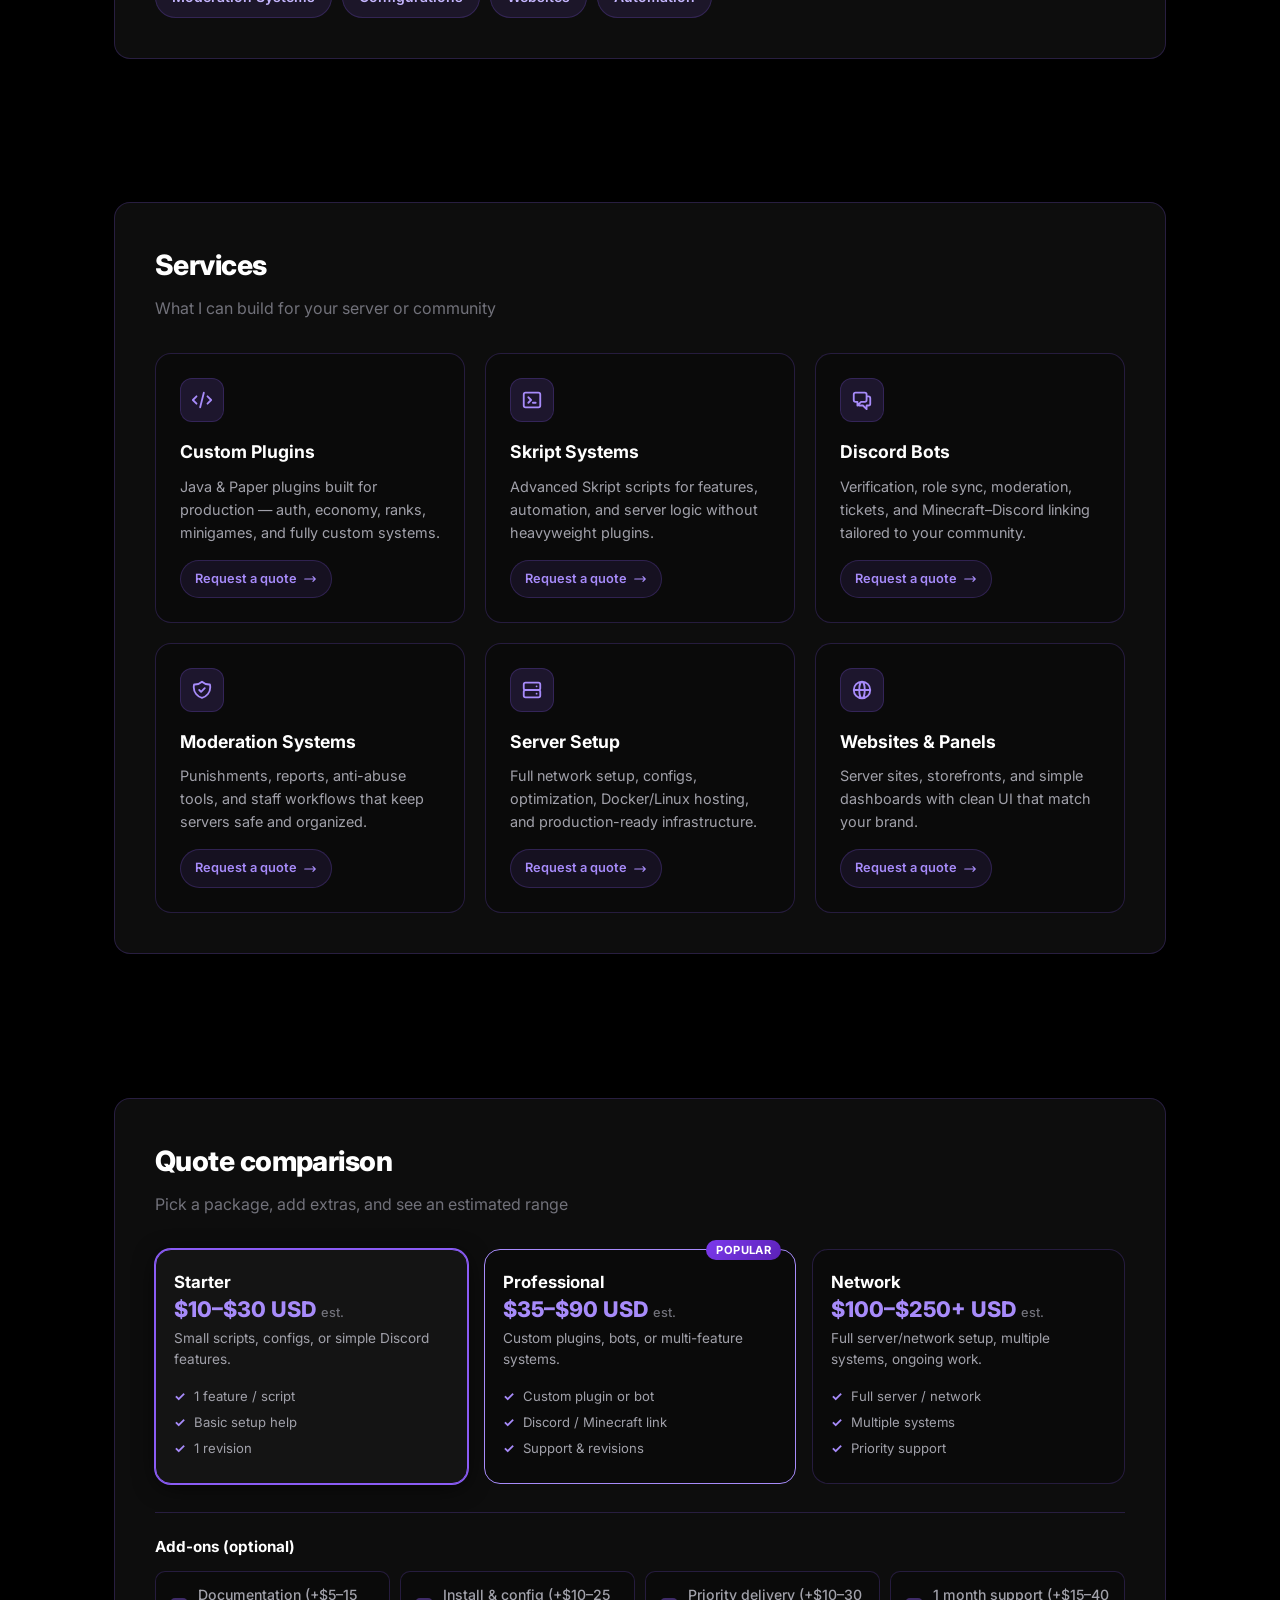
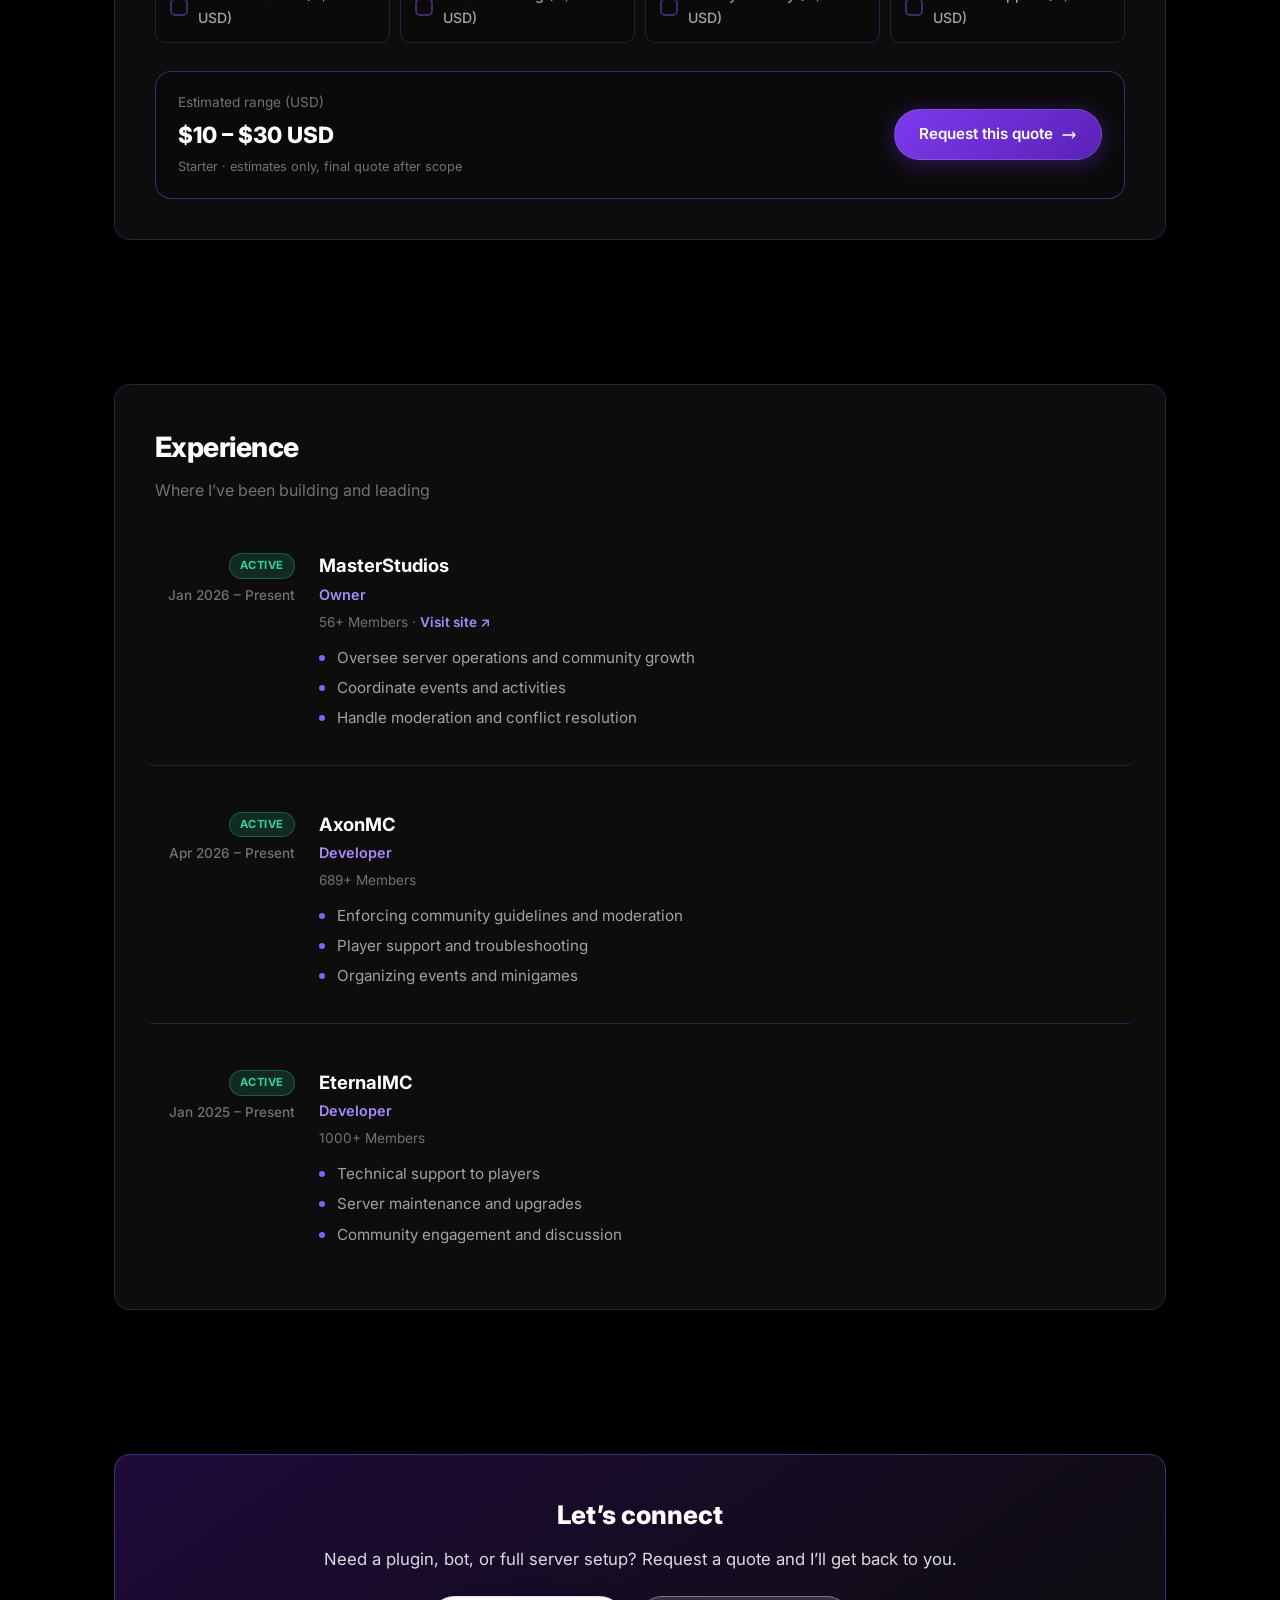
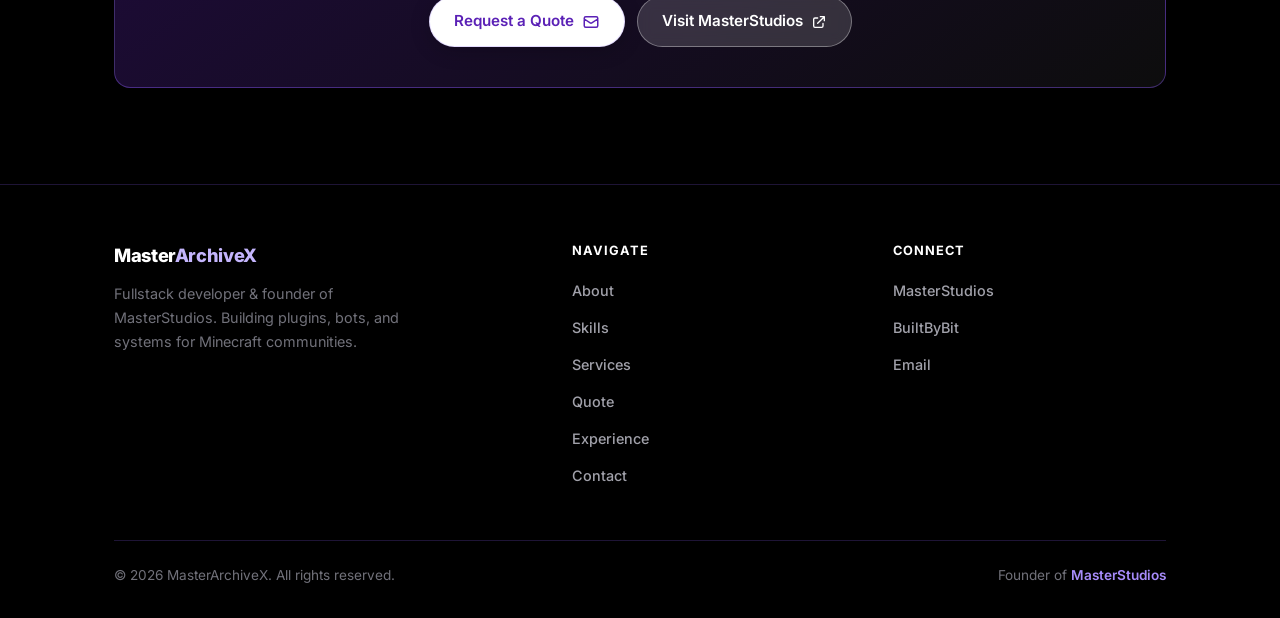
==== commit 6a78de22: "Add files via upload" ====
--- a/index.html
+++ b/index.html
@@ -1,226 +1,1856 @@
 <!DOCTYPE html>
 <html lang="en">
 <head>
-    <meta charset="UTF-8">
-    <meta name="viewport" content="width=device-width, initial-scale=1.0">
-    <title>MasterArchiveX · Developer Portfolio</title>
-    <!-- Fonts & Icons -->
-    <link rel="preconnect" href="https://fonts.googleapis.com">
-    <link rel="preconnect" href="https://fonts.gstatic.com" crossorigin>
-    <link href="https://fonts.googleapis.com/css2?family=Inter:opsz,wght@14..32,300..700&display=swap" rel="stylesheet">
-    <link rel="stylesheet" href="https://cdnjs.cloudflare.com/ajax/libs/font-awesome/6.0.0-beta3/css/all.min.css">
-    <!-- External CSS -->
-    <link rel="stylesheet" href="style.css">
+  <meta charset="UTF-8" />
+  <meta name="viewport" content="width=device-width, initial-scale=1.0" />
+  <title>MasterArchiveX · Developer Portfolio</title>
+  <meta name="description" content="MasterArchiveX — Fullstack Developer & Founder of MasterStudios. Minecraft plugins, Discord bots, server systems, and more." />
+  <script>
+    // Apply theme before paint to avoid flash
+    (function () {
+      try {
+        var stored = localStorage.getItem('theme');
+        var prefersDark = window.matchMedia('(prefers-color-scheme: dark)').matches;
+        var theme = stored || (prefersDark ? 'dark' : 'dark'); // default dark
+        if (theme === 'light') document.documentElement.setAttribute('data-theme', 'light');
+        else document.documentElement.removeAttribute('data-theme');
+      } catch (e) {}
+    })();
+  </script>
+  <link rel="preconnect" href="https://fonts.googleapis.com" />
+  <link rel="preconnect" href="https://fonts.gstatic.com" crossorigin />
+  <link href="https://fonts.googleapis.com/css2?family=Inter:wght@400;500;600;700;800&family=JetBrains+Mono:wght@400;500&display=swap" rel="stylesheet" />
+  <style>
+    :root {
+      /* Shared */
+      --purple-700: #5b21b6;
+      --purple-600: #7c3aed;
+      --purple-500: #8b5cf6;
+      --purple-400: #a78bfa;
+      --purple-300: #c4b5fd;
+      --purple-200: #ddd6fe;
+      --radius: 16px;
+      --radius-sm: 10px;
+
+      /* Dark (default) — pure black + purple */
+      --bg: #000000;
+      --bg-elevated: #0a0a0a;
+      --bg-card: #0d0d0d;
+      --bg-card-hover: #141414;
+      --nav-bg: rgba(0, 0, 0, 0.9);
+      --footer-bg: #000000;
+      --border: rgba(139, 92, 246, 0.22);
+      --border-strong: rgba(139, 92, 246, 0.4);
+      --text: #f4f4f5;
+      --text-muted: #a1a1aa;
+      --text-dim: #71717a;
+      --heading: #ffffff;
+      --logo: #ffffff;
+      --logo-accent: #c4b5fd;
+      --btn-primary-bg: linear-gradient(135deg, #7c3aed, #5b21b6);
+      --btn-primary-text: #ffffff;
+      --btn-secondary-bg: rgba(139, 92, 246, 0.12);
+      --btn-secondary-text: #c4b5fd;
+      --btn-secondary-border: rgba(139, 92, 246, 0.4);
+      --shadow: 0 4px 24px -4px rgba(0, 0, 0, 0.85);
+      --shadow-lg: 0 12px 40px -8px rgba(0, 0, 0, 0.95);
+      --noise-opacity: 0.025;
+      --status-bg: rgba(52, 211, 153, 0.15);
+      --status-color: #34d399;
+      --status-border: rgba(52, 211, 153, 0.3);
+      --skill-bg: rgba(139, 92, 246, 0.12);
+      --skill-text: #c4b5fd;
+      --skill-border: rgba(139, 92, 246, 0.22);
+      --hero-badge-bg: rgba(139, 92, 246, 0.15);
+      --hero-role: #a78bfa;
+      --toggle-bg: rgba(139, 92, 246, 0.15);
+      --toggle-icon: #c4b5fd;
+      --white: #ffffff;
+    }
+
+    [data-theme="light"] {
+      --bg: #f8f7fc;
+      --bg-elevated: #ffffff;
+      --bg-card: #ffffff;
+      --bg-card-hover: #f5f3ff;
+      --nav-bg: rgba(248, 247, 252, 0.9);
+      --footer-bg: #f0eef8;
+      --border: rgba(109, 40, 217, 0.15);
+      --border-strong: rgba(109, 40, 217, 0.3);
+      --text: #27272a;
+      --text-muted: #52525b;
+      --text-dim: #71717a;
+      --heading: #1e0b3a;
+      --logo: #1e0b3a;
+      --logo-accent: #7c3aed;
+      --btn-primary-bg: linear-gradient(135deg, #7c3aed, #5b21b6);
+      --btn-primary-text: #ffffff;
+      --btn-secondary-bg: rgba(124, 58, 237, 0.08);
+      --btn-secondary-text: #5b21b6;
+      --btn-secondary-border: rgba(109, 40, 217, 0.25);
+      --shadow: 0 4px 24px -4px rgba(109, 40, 217, 0.1);
+      --shadow-lg: 0 12px 40px -8px rgba(109, 40, 217, 0.14);
+      --noise-opacity: 0.015;
+      --status-bg: #d1fae5;
+      --status-color: #065f46;
+      --status-border: transparent;
+      --skill-bg: #ede9fe;
+      --skill-text: #5b21b6;
+      --skill-border: #ddd6fe;
+      --hero-badge-bg: rgba(124, 58, 237, 0.1);
+      --hero-role: #7c3aed;
+      --toggle-bg: rgba(124, 58, 237, 0.1);
+      --toggle-icon: #5b21b6;
+      --white: #ffffff;
+    }
+
+    * {
+      margin: 0;
+      padding: 0;
+      box-sizing: border-box;
+    }
+
+    html {
+      scroll-behavior: smooth;
+    }
+
+    body {
+      font-family: 'Inter', system-ui, -apple-system, sans-serif;
+      background: var(--bg);
+      color: var(--text);
+      line-height: 1.6;
+      min-height: 100vh;
+      transition: background 0.3s ease, color 0.3s ease;
+    }
+
+    body::before {
+      content: '';
+      position: fixed;
+      inset: 0;
+      background-image: url("data:image/svg+xml,%3Csvg viewBox='0 0 256 256' xmlns='http://www.w3.org/2000/svg'%3E%3Cfilter id='n'%3E%3CfeTurbulence type='fractalNoise' baseFrequency='0.8' numOctaves='4' stitchTiles='stitch'/%3E%3C/filter%3E%3Crect width='100%25' height='100%25' filter='url(%23n)'/%3E%3C/svg%3E");
+      opacity: var(--noise-opacity);
+      pointer-events: none;
+      z-index: 0;
+    }
+
+    .container {
+      max-width: 1100px;
+      margin: 0 auto;
+      padding: 0 24px;
+      position: relative;
+      z-index: 1;
+    }
+
+    /* Nav */
+    nav {
+      position: sticky;
+      top: 0;
+      z-index: 100;
+      backdrop-filter: blur(16px);
+      background: var(--nav-bg);
+      border-bottom: 1px solid var(--border);
+      padding: 14px 0;
+      transition: background 0.3s ease, border-color 0.3s ease;
+    }
+
+    nav .container {
+      display: flex;
+      align-items: center;
+      justify-content: space-between;
+      gap: 16px;
+    }
+
+    .nav-right {
+      display: flex;
+      align-items: center;
+      gap: 8px;
+    }
+
+    .logo {
+      font-weight: 800;
+      font-size: 1.15rem;
+      color: var(--logo);
+      text-decoration: none;
+      letter-spacing: -0.02em;
+      transition: transform 0.3s cubic-bezier(0.34, 1.56, 0.64, 1), opacity 0.2s ease, color 0.3s ease;
+    }
+
+    .logo:hover {
+      transform: scale(1.05);
+      opacity: 0.95;
+    }
+
+    .logo span {
+      color: var(--logo-accent);
+      transition: color 0.25s ease;
+    }
+
+    .theme-toggle {
+      display: inline-flex;
+      align-items: center;
+      justify-content: center;
+      width: 40px;
+      height: 40px;
+      border-radius: 999px;
+      border: 1px solid var(--border);
+      background: var(--toggle-bg);
+      color: var(--toggle-icon);
+      cursor: pointer;
+      transition: transform 0.25s cubic-bezier(0.34, 1.56, 0.64, 1),
+                  background 0.25s ease,
+                  border-color 0.25s ease,
+                  color 0.25s ease;
+      flex-shrink: 0;
+    }
+
+    .theme-toggle:hover {
+      transform: scale(1.08);
+      border-color: var(--border-strong);
+    }
+
+    .theme-toggle svg {
+      width: 18px;
+      height: 18px;
+    }
+
+    .theme-toggle .icon-sun { display: none; }
+    .theme-toggle .icon-moon { display: block; }
+
+    [data-theme="light"] .theme-toggle .icon-sun { display: block; }
+    [data-theme="light"] .theme-toggle .icon-moon { display: none; }
+
+    .nav-links {
+      display: flex;
+      gap: 8px;
+      list-style: none;
+    }
+
+    .nav-links a {
+      color: var(--text-muted);
+      text-decoration: none;
+      font-size: 0.9rem;
+      font-weight: 500;
+      padding: 8px 14px;
+      border-radius: 999px;
+      transition: transform 0.25s cubic-bezier(0.34, 1.56, 0.64, 1),
+                  background 0.25s ease,
+                  color 0.25s ease,
+                  box-shadow 0.25s ease;
+    }
+
+    .nav-links a:hover {
+      background: rgba(139, 92, 246, 0.2);
+      color: var(--heading);
+      transform: translateY(-2px);
+      box-shadow: 0 4px 16px rgba(124, 58, 237, 0.25);
+    }
+
+    /* Hero */
+    .hero {
+      padding: 100px 0 80px;
+      text-align: center;
+    }
+
+    .hero-badge {
+      display: inline-flex;
+      align-items: center;
+      gap: 8px;
+      background: var(--hero-badge-bg);
+      border: 1px solid var(--border-strong);
+      color: var(--purple-400);
+      font-size: 0.85rem;
+      font-weight: 500;
+      padding: 6px 14px;
+      border-radius: 999px;
+      margin-bottom: 28px;
+      backdrop-filter: blur(8px);
+      transition: transform 0.3s ease, background 0.3s ease, border-color 0.3s ease;
+    }
+
+    .hero-badge:hover {
+      transform: scale(1.05);
+      border-color: var(--purple-400);
+    }
+
+    .hero-badge::before {
+      content: '';
+      width: 8px;
+      height: 8px;
+      background: #34d399;
+      border-radius: 50%;
+      box-shadow: 0 0 8px #34d399;
+      animation: pulse-dot 2s ease-in-out infinite;
+    }
+
+    @keyframes pulse-dot {
+      0%, 100% { box-shadow: 0 0 6px #34d399; opacity: 1; }
+      50% { box-shadow: 0 0 14px #34d399, 0 0 20px rgba(52, 211, 153, 0.4); opacity: 0.85; }
+    }
+
+    .hero h1 {
+      font-size: clamp(2.6rem, 6vw, 3.8rem);
+      font-weight: 800;
+      color: var(--heading);
+      letter-spacing: -0.03em;
+      line-height: 1.1;
+      margin-bottom: 12px;
+    }
+
+    .hero .role {
+      font-size: clamp(1.15rem, 2.5vw, 1.4rem);
+      color: var(--hero-role);
+      font-weight: 500;
+      margin-bottom: 28px;
+    }
+
+    .hero-desc {
+      max-width: 640px;
+      margin: 0 auto 36px;
+      color: var(--text-muted);
+      font-size: 1.05rem;
+      line-height: 1.7;
+    }
+
+    .hero-desc strong {
+      color: var(--purple-300);
+      font-weight: 600;
+    }
+
+    .hero-cta {
+      display: flex;
+      gap: 14px;
+      justify-content: center;
+      flex-wrap: wrap;
+    }
+
+    .btn {
+      display: inline-flex;
+      align-items: center;
+      gap: 8px;
+      padding: 12px 24px;
+      border-radius: 999px;
+      font-weight: 600;
+      font-size: 0.95rem;
+      text-decoration: none;
+      transition: transform 0.25s cubic-bezier(0.34, 1.56, 0.64, 1),
+                  box-shadow 0.25s ease,
+                  background 0.25s ease,
+                  border-color 0.25s ease,
+                  color 0.25s ease;
+      cursor: pointer;
+      border: none;
+      position: relative;
+      overflow: hidden;
+    }
+
+    .btn::after {
+      content: '';
+      position: absolute;
+      inset: 0;
+      background: linear-gradient(120deg, transparent 30%, rgba(255,255,255,0.25) 50%, transparent 70%);
+      transform: translateX(-120%);
+      transition: transform 0.5s ease;
+    }
+
+    .btn:hover::after {
+      transform: translateX(120%);
+    }
+
+    .btn-primary {
+      background: var(--btn-primary-bg);
+      color: var(--btn-primary-text);
+      box-shadow: 0 4px 24px rgba(124, 58, 237, 0.35);
+      border: 1px solid rgba(167, 139, 250, 0.3);
+    }
+
+    .btn-primary:hover {
+      transform: translateY(-3px) scale(1.03);
+      box-shadow: 0 10px 36px rgba(124, 58, 237, 0.5);
+    }
+
+    .btn-primary:active {
+      transform: translateY(-1px) scale(0.98);
+    }
+
+    .btn-secondary {
+      background: var(--btn-secondary-bg);
+      color: var(--btn-secondary-text);
+      border: 1px solid var(--btn-secondary-border);
+      backdrop-filter: blur(8px);
+    }
+
+    .btn-secondary:hover {
+      background: rgba(139, 92, 246, 0.22);
+      border-color: var(--purple-400);
+      color: var(--heading);
+      transform: translateY(-3px) scale(1.03);
+      box-shadow: 0 8px 28px rgba(124, 58, 237, 0.25);
+    }
+
+    .btn-secondary:active {
+      transform: translateY(-1px) scale(0.98);
+    }
+
+    /* Sections */
+    section {
+      padding: 72px 0;
+    }
+
+    .section-card {
+      background: var(--bg-card);
+      backdrop-filter: blur(12px);
+      border-radius: var(--radius);
+      padding: 40px;
+      box-shadow: var(--shadow-lg);
+      border: 1px solid var(--border);
+      transition: transform 0.35s ease, box-shadow 0.35s ease, border-color 0.35s ease;
+    }
+
+    .section-card:hover {
+      box-shadow: 0 16px 48px -12px rgba(0, 0, 0, 0.9);
+      border-color: var(--border-strong);
+    }
+
+    .section-title {
+      font-size: 1.75rem;
+      font-weight: 800;
+      color: var(--heading);
+      letter-spacing: -0.02em;
+      margin-bottom: 8px;
+    }
+
+    .section-subtitle {
+      color: var(--text-dim);
+      font-size: 1rem;
+      margin-bottom: 32px;
+    }
+
+    /* Skills */
+    .skills-grid {
+      display: flex;
+      flex-wrap: wrap;
+      gap: 10px;
+    }
+
+    .skill-tag {
+      background: var(--skill-bg);
+      color: var(--skill-text);
+      font-size: 0.875rem;
+      font-weight: 600;
+      padding: 8px 16px;
+      border-radius: 999px;
+      border: 1px solid var(--skill-border);
+      transition: transform 0.25s cubic-bezier(0.34, 1.56, 0.64, 1),
+                  background 0.25s ease,
+                  box-shadow 0.25s ease,
+                  border-color 0.25s ease,
+                  color 0.25s ease;
+      cursor: default;
+    }
+
+    .skill-tag:hover {
+      background: rgba(139, 92, 246, 0.25);
+      border-color: var(--purple-500);
+      transform: translateY(-3px) scale(1.06);
+      box-shadow: 0 6px 20px rgba(124, 58, 237, 0.3);
+      color: var(--heading);
+    }
+
+    /* Services */
+    .services-grid {
+      display: grid;
+      grid-template-columns: repeat(auto-fit, minmax(240px, 1fr));
+      gap: 20px;
+    }
+
+    .service-card {
+      background: var(--bg-elevated);
+      border: 1px solid var(--border);
+      border-radius: var(--radius);
+      padding: 24px;
+      display: flex;
+      flex-direction: column;
+      transition: transform 0.3s cubic-bezier(0.34, 1.56, 0.64, 1),
+                  border-color 0.3s ease,
+                  box-shadow 0.3s ease,
+                  background 0.3s ease;
+    }
+
+    .service-card:hover {
+      transform: translateY(-6px);
+      border-color: var(--border-strong);
+      box-shadow: var(--shadow-lg);
+      background: var(--bg-card-hover);
+    }
+
+    .service-icon {
+      width: 44px;
+      height: 44px;
+      border-radius: 12px;
+      background: rgba(139, 92, 246, 0.15);
+      border: 1px solid var(--border);
+      display: flex;
+      align-items: center;
+      justify-content: center;
+      margin-bottom: 16px;
+      color: var(--purple-400);
+    }
+
+    .service-icon svg {
+      width: 22px;
+      height: 22px;
+    }
+
+    .service-card h3 {
+      font-size: 1.1rem;
+      font-weight: 700;
+      color: var(--heading);
+      margin-bottom: 8px;
+    }
+
+    .service-card p {
+      font-size: 0.9rem;
+      color: var(--text-muted);
+      line-height: 1.6;
+      margin: 0 0 16px;
+      flex-grow: 1;
+    }
+
+    .btn-quote {
+      display: inline-flex;
+      align-items: center;
+      gap: 6px;
+      align-self: flex-start;
+      padding: 8px 14px;
+      border-radius: 999px;
+      font-size: 0.8rem;
+      font-weight: 600;
+      text-decoration: none;
+      color: var(--purple-400);
+      background: rgba(139, 92, 246, 0.1);
+      border: 1px solid var(--border);
+      transition: transform 0.25s cubic-bezier(0.34, 1.56, 0.64, 1),
+                  background 0.25s ease,
+                  border-color 0.25s ease,
+                  color 0.25s ease;
+    }
+
+    .btn-quote:hover {
+      background: rgba(139, 92, 246, 0.22);
+      border-color: var(--border-strong);
+      color: var(--heading);
+      transform: translateY(-2px);
+    }
+
+    .btn-quote svg {
+      width: 14px;
+      height: 14px;
+    }
+
+    /* Projects */
+    .projects-grid {
+      display: grid;
+      grid-template-columns: repeat(auto-fit, minmax(280px, 1fr));
+      gap: 24px;
+    }
+
+    .project-card {
+      background: var(--bg-elevated);
+      border-radius: var(--radius);
+      padding: 28px;
+      border: 1px solid var(--border);
+      box-shadow: var(--shadow);
+      transition: transform 0.35s cubic-bezier(0.34, 1.56, 0.64, 1),
+                  box-shadow 0.35s ease,
+                  border-color 0.35s ease,
+                  background 0.35s ease;
+      display: flex;
+      flex-direction: column;
+      position: relative;
+      overflow: hidden;
+    }
+
+    .project-card::before {
+      content: '';
+      position: absolute;
+      top: 0;
+      left: 0;
+      right: 0;
+      height: 3px;
+      background: linear-gradient(90deg, var(--purple-600), var(--purple-400));
+      transform: scaleX(0);
+      transform-origin: left;
+      transition: transform 0.35s ease;
+    }
+
+    .project-card:hover {
+      transform: translateY(-8px) scale(1.02);
+      box-shadow: 0 20px 48px -12px rgba(0, 0, 0, 0.9);
+      border-color: var(--border-strong);
+      background: var(--bg-card-hover);
+    }
+
+    .project-card:hover::before {
+      transform: scaleX(1);
+    }
+
+    .project-card h3 {
+      font-size: 1.25rem;
+      font-weight: 700;
+      color: var(--white);
+      margin-bottom: 10px;
+      transition: color 0.25s ease;
+    }
+
+    .project-card:hover h3 {
+      color: var(--purple-300);
+    }
+
+    .project-card p {
+      color: var(--text-muted);
+      font-size: 0.95rem;
+      flex-grow: 1;
+      margin-bottom: 18px;
+    }
+
+    .project-tags {
+      display: flex;
+      flex-wrap: wrap;
+      gap: 6px;
+      margin-bottom: 18px;
+    }
+
+    .project-tag {
+      font-family: 'JetBrains Mono', monospace;
+      font-size: 0.7rem;
+      font-weight: 500;
+      background: rgba(139, 92, 246, 0.15);
+      color: var(--purple-400);
+      padding: 4px 10px;
+      border-radius: 6px;
+      text-transform: uppercase;
+      letter-spacing: 0.03em;
+      transition: transform 0.2s ease, background 0.2s ease;
+    }
+
+    .project-card:hover .project-tag {
+      background: rgba(139, 92, 246, 0.28);
+      transform: translateY(-1px);
+    }
+
+    .project-link {
+      display: inline-flex;
+      align-items: center;
+      gap: 6px;
+      color: var(--purple-400);
+      font-weight: 600;
+      font-size: 0.9rem;
+      text-decoration: none;
+      transition: color 0.25s ease, gap 0.25s ease, transform 0.25s ease;
+    }
+
+    .project-link:hover {
+      color: var(--purple-300);
+      gap: 10px;
+      transform: translateX(2px);
+    }
+
+    .project-link svg {
+      width: 16px;
+      height: 16px;
+      transition: transform 0.25s ease;
+    }
+
+    .project-link:hover svg {
+      transform: translate(2px, -2px);
+    }
+
+    /* Experience */
+    .timeline {
+      display: flex;
+      flex-direction: column;
+      gap: 28px;
+    }
+
+    .exp-item {
+      display: grid;
+      grid-template-columns: 140px 1fr;
+      gap: 24px;
+      padding: 16px 12px 28px;
+      margin: 0 -12px;
+      border-bottom: 1px solid var(--border);
+      border-radius: var(--radius-sm);
+      transition: background 0.3s ease, transform 0.3s ease;
+    }
+
+    .exp-item:hover {
+      background: rgba(139, 92, 246, 0.08);
+      transform: translateX(4px);
+    }
+
+    .exp-item:last-child {
+      border-bottom: none;
+      padding-bottom: 16px;
+    }
+
+    .exp-meta {
+      text-align: right;
+    }
+
+    .exp-status {
+      display: inline-block;
+      font-size: 0.7rem;
+      font-weight: 700;
+      text-transform: uppercase;
+      letter-spacing: 0.05em;
+      background: var(--status-bg);
+      color: var(--status-color);
+      border: 1px solid var(--status-border);
+      padding: 3px 10px;
+      border-radius: 999px;
+      margin-bottom: 6px;
+    }
+
+    .exp-date {
+      font-size: 0.85rem;
+      color: var(--text-dim);
+      font-weight: 500;
+    }
+
+    .exp-content h3 {
+      font-size: 1.15rem;
+      font-weight: 700;
+      color: var(--heading);
+      margin-bottom: 2px;
+    }
+
+    .exp-role {
+      font-size: 0.9rem;
+      color: var(--purple-400);
+      font-weight: 600;
+      margin-bottom: 6px;
+    }
+
+    .exp-members {
+      font-size: 0.85rem;
+      color: var(--text-dim);
+      margin-bottom: 12px;
+    }
+
+    .exp-content ul {
+      list-style: none;
+      padding: 0;
+    }
+
+    .exp-content li {
+      position: relative;
+      padding-left: 18px;
+      font-size: 0.95rem;
+      color: var(--text-muted);
+      margin-bottom: 6px;
+    }
+
+    .exp-content li::before {
+      content: '';
+      position: absolute;
+      left: 0;
+      top: 9px;
+      width: 6px;
+      height: 6px;
+      background: var(--purple-500);
+      border-radius: 50%;
+    }
+
+    /* About / Contact */
+    .about-text {
+      font-size: 1.05rem;
+      color: var(--text-muted);
+      line-height: 1.75;
+      margin-bottom: 28px;
+    }
+
+    .about-text strong {
+      color: var(--purple-300);
+    }
+
+    .tech-list {
+      display: flex;
+      flex-wrap: wrap;
+      gap: 8px;
+      margin-top: 16px;
+    }
+
+    .contact-box {
+      background: linear-gradient(145deg, #1e0b3a, #0d0d0d);
+      border: 1px solid var(--border-strong);
+      border-radius: var(--radius);
+      padding: 40px;
+      text-align: center;
+      color: #ffffff;
+      box-shadow: var(--shadow-lg);
+    }
+
+    [data-theme="light"] .contact-box {
+      background: linear-gradient(145deg, #5b21b6, #7c3aed);
+      border-color: transparent;
+    }
+
+    .contact-box h2 {
+      font-size: 1.6rem;
+      font-weight: 800;
+      margin-bottom: 10px;
+      color: #ffffff;
+    }
+
+    .contact-box p {
+      color: rgba(255, 255, 255, 0.85);
+      margin-bottom: 24px;
+      font-size: 1.05rem;
+    }
+
+    .contact-box .btn-primary {
+      background: #ffffff;
+      color: #5b21b6;
+      box-shadow: 0 4px 20px rgba(0, 0, 0, 0.2);
+    }
+
+    .contact-box .btn-secondary {
+      background: rgba(255, 255, 255, 0.15);
+      color: #ffffff;
+      border-color: rgba(255, 255, 255, 0.35);
+    }
+
+    .contact-box .btn-secondary:hover {
+      background: rgba(255, 255, 255, 0.25);
+      color: #ffffff;
+    }
+
+    /* Footer */
+    footer {
+      border-top: 1px solid var(--border);
+      background: var(--footer-bg);
+      padding: 56px 0 32px;
+      margin-top: 24px;
+      transition: background 0.3s ease, border-color 0.3s ease;
+    }
+
+    .footer-grid {
+      display: grid;
+      grid-template-columns: 1.5fr 1fr 1fr;
+      gap: 40px 48px;
+      margin-bottom: 40px;
+      align-items: start;
+    }
+
+    .footer-brand .logo {
+      display: inline-block;
+      margin-bottom: 12px;
+    }
+
+    .footer-brand p {
+      color: var(--text-dim);
+      font-size: 0.9rem;
+      line-height: 1.65;
+      max-width: 300px;
+    }
+
+    .footer-col h4 {
+      color: var(--heading);
+      font-size: 0.8rem;
+      font-weight: 700;
+      text-transform: uppercase;
+      letter-spacing: 0.08em;
+      margin-bottom: 16px;
+    }
+
+    .footer-col ul {
+      list-style: none;
+      padding: 0;
+      margin: 0;
+    }
+
+    .footer-col li {
+      margin-bottom: 10px;
+    }
+
+    .footer-col a {
+      color: var(--text-muted);
+      text-decoration: none;
+      font-size: 0.9rem;
+      font-weight: 500;
+      transition: color 0.2s ease, transform 0.2s ease;
+      display: inline-block;
+      padding: 2px 0;
+    }
+
+    .footer-col a:hover {
+      color: var(--purple-400);
+      transform: translateX(3px);
+    }
+
+    .footer-bottom {
+      border-top: 1px solid var(--border);
+      padding-top: 24px;
+      display: flex;
+      align-items: center;
+      justify-content: space-between;
+      flex-wrap: wrap;
+      gap: 12px;
+    }
+
+    .footer-bottom p {
+      color: var(--text-dim);
+      font-size: 0.85rem;
+      margin: 0;
+    }
+
+    .footer-bottom a {
+      color: var(--purple-400);
+      text-decoration: none;
+      font-weight: 600;
+      transition: color 0.2s ease;
+    }
+
+    .footer-bottom a:hover {
+      color: var(--purple-300);
+    }
+
+    /* Tablet */
+    @media (max-width: 900px) {
+      .footer-grid {
+        grid-template-columns: 1fr 1fr;
+        gap: 32px 28px;
+      }
+
+      .footer-brand {
+        grid-column: 1 / -1;
+        max-width: 100%;
+      }
+
+      .footer-brand p {
+        max-width: 420px;
+      }
+    }
+
+    /* Mobile */
+    @media (max-width: 560px) {
+      footer {
+        padding: 40px 0 28px;
+      }
+
+      .footer-grid {
+        grid-template-columns: 1fr;
+        gap: 28px;
+        text-align: center;
+        margin-bottom: 32px;
+      }
+
+      .footer-brand {
+        display: flex;
+        flex-direction: column;
+        align-items: center;
+      }
+
+      .footer-brand p {
+        max-width: 280px;
+      }
+
+      .footer-col h4 {
+        margin-bottom: 12px;
+      }
+
+      .footer-col ul {
+        display: flex;
+        flex-wrap: wrap;
+        justify-content: center;
+        gap: 8px 16px;
+      }
+
+      .footer-col li {
+        margin-bottom: 0;
+      }
+
+      .footer-col a:hover {
+        transform: none;
+      }
+
+      .footer-bottom {
+        flex-direction: column;
+        text-align: center;
+        gap: 8px;
+        padding-top: 20px;
+      }
+    }
+
+    /* Responsive */
+    @media (max-width: 768px) {
+      .nav-links {
+        display: none;
+      }
+
+      .hero {
+        padding: 72px 0 56px;
+      }
+
+      .section-card {
+        padding: 28px 22px;
+      }
+
+      .exp-item {
+        grid-template-columns: 1fr;
+        gap: 8px;
+      }
+
+      .exp-meta {
+        text-align: left;
+        display: flex;
+        align-items: center;
+        gap: 12px;
+      }
+    }
+
+    @media (max-width: 480px) {
+      .hero-cta {
+        flex-direction: column;
+        align-items: center;
+      }
+
+      .btn {
+        width: 100%;
+        max-width: 260px;
+        justify-content: center;
+      }
+    }
+
+    /* ===== Scroll animations ===== */
+    .reveal {
+      opacity: 0;
+      transform: translateY(36px);
+      transition: opacity 0.7s cubic-bezier(0.22, 1, 0.36, 1),
+                  transform 0.7s cubic-bezier(0.22, 1, 0.36, 1);
+      will-change: opacity, transform;
+    }
+
+    .reveal.visible {
+      opacity: 1;
+      transform: translateY(0);
+    }
+
+    .reveal-delay-1 { transition-delay: 0.1s; }
+    .reveal-delay-2 { transition-delay: 0.2s; }
+    .reveal-delay-3 { transition-delay: 0.3s; }
+    .reveal-delay-4 { transition-delay: 0.4s; }
+
+    .reveal-left {
+      opacity: 0;
+      transform: translateX(-40px);
+      transition: opacity 0.7s cubic-bezier(0.22, 1, 0.36, 1),
+                  transform 0.7s cubic-bezier(0.22, 1, 0.36, 1);
+    }
+
+    .reveal-left.visible {
+      opacity: 1;
+      transform: translateX(0);
+    }
+
+    .reveal-scale {
+      opacity: 0;
+      transform: scale(0.92);
+      transition: opacity 0.7s cubic-bezier(0.22, 1, 0.36, 1),
+                  transform 0.7s cubic-bezier(0.22, 1, 0.36, 1);
+    }
+
+    .reveal-scale.visible {
+      opacity: 1;
+      transform: scale(1);
+    }
+
+    /* Stagger children inside a revealed parent */
+    .stagger-children > * {
+      opacity: 0;
+      transform: translateY(24px);
+      transition: opacity 0.55s cubic-bezier(0.22, 1, 0.36, 1),
+                  transform 0.55s cubic-bezier(0.22, 1, 0.36, 1);
+    }
+
+    .stagger-children.visible > *:nth-child(1) { transition-delay: 0.05s; }
+    .stagger-children.visible > *:nth-child(2) { transition-delay: 0.1s; }
+    .stagger-children.visible > *:nth-child(3) { transition-delay: 0.15s; }
+    .stagger-children.visible > *:nth-child(4) { transition-delay: 0.2s; }
+    .stagger-children.visible > *:nth-child(5) { transition-delay: 0.25s; }
+    .stagger-children.visible > *:nth-child(6) { transition-delay: 0.3s; }
+    .stagger-children.visible > *:nth-child(7) { transition-delay: 0.35s; }
+    .stagger-children.visible > *:nth-child(8) { transition-delay: 0.4s; }
+    .stagger-children.visible > *:nth-child(9) { transition-delay: 0.45s; }
+    .stagger-children.visible > *:nth-child(10) { transition-delay: 0.5s; }
+    .stagger-children.visible > *:nth-child(n+11) { transition-delay: 0.55s; }
+
+    .stagger-children.visible > * {
+      opacity: 1;
+      transform: translateY(0);
+    }
+
+    @media (prefers-reduced-motion: reduce) {
+      .reveal, .reveal-left, .reveal-scale,
+      .stagger-children > * {
+        opacity: 1 !important;
+        transform: none !important;
+        transition: none !important;
+      }
+    }
+
+    /* Quote comparison tool */
+    .quote-tool {
+      display: flex;
+      flex-direction: column;
+      gap: 28px;
+    }
+
+    .quote-plans {
+      display: grid;
+      grid-template-columns: repeat(3, 1fr);
+      gap: 16px;
+    }
+
+    .quote-plan {
+      background: var(--bg-elevated);
+      border: 1px solid var(--border);
+      border-radius: var(--radius);
+      padding: 22px 18px;
+      cursor: pointer;
+      transition: transform 0.25s ease, border-color 0.25s ease, box-shadow 0.25s ease, background 0.25s ease;
+      position: relative;
+      text-align: left;
+      color: inherit;
+      font-family: inherit;
+      width: 100%;
+    }
+
+    .quote-plan:hover {
+      border-color: var(--border-strong);
+      transform: translateY(-3px);
+    }
+
+    .quote-plan.selected {
+      border-color: var(--purple-500);
+      background: var(--bg-card-hover);
+      box-shadow: 0 0 0 1px var(--purple-500), var(--shadow);
+    }
+
+    .quote-plan.featured {
+      border-color: var(--purple-400);
+    }
+
+    .quote-plan.featured::before {
+      content: 'Popular';
+      position: absolute;
+      top: -10px;
+      right: 14px;
+      background: linear-gradient(135deg, var(--purple-600), var(--purple-700));
+      color: #fff;
+      font-size: 0.7rem;
+      font-weight: 700;
+      text-transform: uppercase;
+      letter-spacing: 0.04em;
+      padding: 3px 10px;
+      border-radius: 999px;
+    }
+
+    .quote-plan-name {
+      font-size: 1.05rem;
+      font-weight: 700;
+      color: var(--heading);
+      margin-bottom: 4px;
+    }
+
+    .quote-plan-price {
+      font-size: 1.35rem;
+      font-weight: 800;
+      color: var(--purple-400);
+      margin-bottom: 6px;
+    }
+
+    .quote-plan-price span {
+      font-size: 0.8rem;
+      font-weight: 500;
+      color: var(--text-dim);
+    }
+
+    .quote-plan-desc {
+      font-size: 0.85rem;
+      color: var(--text-muted);
+      margin-bottom: 14px;
+      line-height: 1.5;
+    }
+
+    .quote-plan-features {
+      list-style: none;
+      padding: 0;
+      margin: 0;
+    }
+
+    .quote-plan-features li {
+      font-size: 0.82rem;
+      color: var(--text-muted);
+      padding: 5px 0 5px 20px;
+      position: relative;
+    }
+
+    .quote-plan-features li::before {
+      content: '✓';
+      position: absolute;
+      left: 0;
+      color: var(--purple-400);
+      font-weight: 700;
+    }
+
+    .quote-extras {
+      border-top: 1px solid var(--border);
+      padding-top: 22px;
+    }
+
+    .quote-extras h3 {
+      font-size: 0.95rem;
+      font-weight: 700;
+      color: var(--heading);
+      margin-bottom: 12px;
+    }
+
+    .quote-checks {
+      display: grid;
+      grid-template-columns: repeat(auto-fit, minmax(200px, 1fr));
+      gap: 10px;
+    }
+
+    .quote-check {
+      display: flex;
+      align-items: center;
+      gap: 10px;
+      background: var(--bg-elevated);
+      border: 1px solid var(--border);
+      border-radius: var(--radius-sm);
+      padding: 12px 14px;
+      cursor: pointer;
+      transition: border-color 0.2s ease, background 0.2s ease;
+      user-select: none;
+    }
+
+    .quote-check:hover {
+      border-color: var(--border-strong);
+    }
+
+    .quote-check input {
+      appearance: none;
+      width: 18px;
+      height: 18px;
+      border: 2px solid var(--border-strong);
+      border-radius: 5px;
+      background: transparent;
+      flex-shrink: 0;
+      position: relative;
+      cursor: pointer;
+      transition: background 0.2s ease, border-color 0.2s ease;
+    }
+
+    .quote-check input:checked {
+      background: var(--purple-600);
+      border-color: var(--purple-600);
+    }
+
+    .quote-check input:checked::after {
+      content: '';
+      position: absolute;
+      left: 4px;
+      top: 1px;
+      width: 5px;
+      height: 9px;
+      border: solid #fff;
+      border-width: 0 2px 2px 0;
+      transform: rotate(45deg);
+    }
+
+    .quote-check span {
+      font-size: 0.88rem;
+      font-weight: 500;
+      color: var(--text-muted);
+    }
+
+    .quote-check input:checked + span {
+      color: var(--heading);
+    }
+
+    .quote-summary {
+      display: flex;
+      align-items: center;
+      justify-content: space-between;
+      flex-wrap: wrap;
+      gap: 16px;
+      background: var(--bg-elevated);
+      border: 1px solid var(--border-strong);
+      border-radius: var(--radius);
+      padding: 20px 22px;
+    }
+
+    .quote-summary-label {
+      font-size: 0.85rem;
+      color: var(--text-dim);
+      margin-bottom: 4px;
+    }
+
+    .quote-summary-value {
+      font-size: 1.4rem;
+      font-weight: 800;
+      color: var(--heading);
+    }
+
+    .quote-summary-value span {
+      font-size: 0.9rem;
+      font-weight: 500;
+      color: var(--text-muted);
+    }
+
+    .quote-summary-note {
+      font-size: 0.8rem;
+      color: var(--text-dim);
+      margin-top: 4px;
+    }
+
+    @media (max-width: 800px) {
+      .quote-plans {
+        grid-template-columns: 1fr;
+      }
+    }
+  </style>
 </head>
 <body>
-    <canvas id="particleCanvas"></canvas>
-
-    <nav class="navbar">
-        <span class="logo">〈MX〉</span>
-        <div class="nav-links">
-            <a href="#about">About</a>
-            <a href="#skills">Skills</a>
-            <a href="#projects">Projects</a>
-            <a href="#experience">Experience</a>
-            <a href="#contact">Contact</a>
+  <nav>
+    <div class="container">
+      <a href="#" class="logo">Master<span>ArchiveX</span></a>
+      <div class="nav-right">
+        <ul class="nav-links">
+          <li><a href="#about">About</a></li>
+          <li><a href="#skills">Skills</a></li>
+          <li><a href="#services">Services</a></li>
+          <li><a href="#quote">Quote</a></li>
+          <li><a href="#experience">Experience</a></li>
+          <li><a href="#contact">Contact</a></li>
+        </ul>
+        <button type="button" class="theme-toggle" id="themeToggle" aria-label="Toggle dark mode" title="Toggle theme">
+          <svg class="icon-moon" xmlns="http://www.w3.org/2000/svg" fill="none" viewBox="0 0 24 24" stroke="currentColor" stroke-width="2">
+            <path stroke-linecap="round" stroke-linejoin="round" d="M20.354 15.354A9 9 0 018.646 3.646 9.003 9.003 0 0012 21a9.003 9.003 0 008.354-5.646z" />
+          </svg>
+          <svg class="icon-sun" xmlns="http://www.w3.org/2000/svg" fill="none" viewBox="0 0 24 24" stroke="currentColor" stroke-width="2">
+            <path stroke-linecap="round" stroke-linejoin="round" d="M12 3v1m0 16v1m9-9h-1M4 12H3m15.364 6.364l-.707-.707M6.343 6.343l-.707-.707m12.728 0l-.707.707M6.343 17.657l-.707.707M16 12a4 4 0 11-8 0 4 4 0 018 0z" />
+          </svg>
+        </button>
+      </div>
+    </div>
+  </nav>
+
+  <header class="hero">
+    <div class="container">
+      <div class="hero-badge reveal">Available for projects</div>
+      <h1 class="reveal reveal-delay-1">MasterArchiveX</h1>
+      <p class="role reveal reveal-delay-2">Fullstack Developer · Founder of MasterStudios</p>
+      <p class="hero-desc reveal reveal-delay-3">
+        I’m <strong>MasterArchiveX</strong>, a Minecraft developer and the founder of <strong>MasterStudios</strong>.
+        I build high-quality systems for Minecraft servers, Discord communities, and online projects —
+        from custom plugins and advanced Skript systems to Discord bots, moderation tools, and full infrastructure.
+      </p>
+      <div class="hero-cta reveal reveal-delay-4">
+        <a href="#experience" class="btn btn-primary">View Experience</a>
+        <a href="https://builtbybit.com/creators/masterstudios.647316/" class="btn btn-secondary" target="_blank" rel="noopener">
+          MasterStudios
+          <svg xmlns="http://www.w3.org/2000/svg" width="16" height="16" fill="none" viewBox="0 0 24 24" stroke="currentColor" stroke-width="2">
+            <path stroke-linecap="round" stroke-linejoin="round" d="M10 6H6a2 2 0 00-2 2v10a2 2 0 002 2h10a2 2 0 002-2v-4M14 4h6m0 0v6m0-6L10 14" />
+          </svg>
+        </a>
+        <a href="#contact" class="btn btn-secondary">Get in Touch</a>
+      </div>
+    </div>
+  </header>
+
+  <main>
+    <section id="about">
+      <div class="container">
+        <div class="section-card reveal">
+          <h2 class="section-title">About Me</h2>
+          <p class="section-subtitle">Turning ideas into reliable production systems</p>
+          <p class="about-text">
+            My work includes custom plugins, advanced Skript systems, Discord bots, moderation tools,
+            automation systems, server setups, websites, and complete infrastructure built to help
+            communities run smoothly and grow efficiently.
+          </p>
+          <p class="about-text">
+            I work with technologies such as <strong>Java</strong>, <strong>Paper API</strong>,
+            <strong>Node.js</strong>, <strong>Python</strong>, <strong>HTML</strong>, and <strong>CSS</strong>
+            to build clean, optimized, and scalable systems designed for real production environments.
+          </p>
+          <p class="about-text">
+            My goal with every project is to turn ideas into reliable solutions that communities can depend on —
+            from plugin development and automation tools to full server ecosystems and branded platforms.
+          </p>
         </div>
-    </nav>
-
-    <main class="container">
-        <!-- HERO SECTION -->
-        <section class="hero section" id="home">
-            <div class="hero-overlay"></div>
-            <div class="hero-content">
-                <h1 class="hero-name">MasterArchiveX</h1>
-                <div class="hero-title">Fullstack Developer</div>
-               <p>
-  I’m <strong>MasterArchiveX</strong>, a Minecraft developer and the founder of
-  <strong>MasterStudios</strong>, focused on creating high-quality systems for
-  Minecraft servers, Discord communities, and online projects.
-</p>
-
-<p>
-  My work includes custom plugins, advanced Skript systems, Discord bots,
-  moderation tools, automation systems, server setups, websites, and complete
-  infrastructure built to help communities run smoothly and grow efficiently.
-</p>
-
-<p>
-  I work with technologies such as <strong>Java</strong>, <strong>Paper API</strong>,
-  <strong>Node.js</strong>, <strong>Python</strong>, <strong>HTML</strong>, and
-  <strong>CSS</strong> to build clean, optimized, and scalable systems designed
-  for real production environments.
-</p>
-
-<p>
-  My goal with every project is to turn ideas into reliable solutions that
-  communities can depend on — from plugin development and automation tools to
-  full server ecosystems and branded platforms.
-</p>
+      </div>
+    </section>
+
+    <section id="skills">
+      <div class="container">
+        <div class="section-card reveal">
+          <h2 class="section-title">Technical Skills</h2>
+          <p class="section-subtitle">Tools and technologies I work with daily</p>
+          <div class="skills-grid stagger-children">
+            <span class="skill-tag">Java</span>
+            <span class="skill-tag">Paper API</span>
+            <span class="skill-tag">Plugin Development</span>
+            <span class="skill-tag">Maven</span>
+            <span class="skill-tag">Gradle</span>
+            <span class="skill-tag">Kotlin</span>
+            <span class="skill-tag">Skript</span>
+            <span class="skill-tag">Node.js</span>
+            <span class="skill-tag">Python</span>
+            <span class="skill-tag">HTML & CSS</span>
+            <span class="skill-tag">Discord Bots</span>
+            <span class="skill-tag">Server Management</span>
+            <span class="skill-tag">Linux</span>
+            <span class="skill-tag">Docker</span>
+            <span class="skill-tag">GitHub</span>
+            <span class="skill-tag">IntelliJ IDEA</span>
+            <span class="skill-tag">Moderation Systems</span>
+            <span class="skill-tag">Configurations</span>
+            <span class="skill-tag">Websites</span>
+            <span class="skill-tag">Automation</span>
+          </div>
+        </div>
+      </div>
+    </section>
+
+    <section id="services">
+      <div class="container">
+        <div class="section-card reveal">
+          <h2 class="section-title">Services</h2>
+          <p class="section-subtitle">What I can build for your server or community</p>
+          <div class="services-grid stagger-children">
+            <article class="service-card">
+              <div class="service-icon">
+                <svg xmlns="http://www.w3.org/2000/svg" fill="none" viewBox="0 0 24 24" stroke="currentColor" stroke-width="2">
+                  <path stroke-linecap="round" stroke-linejoin="round" d="M10 20l4-16m4 4l4 4-4 4M6 16l-4-4 4-4" />
+                </svg>
+              </div>
+              <h3>Custom Plugins</h3>
+              <p>Java & Paper plugins built for production — auth, economy, ranks, minigames, and fully custom systems.</p>
+              <a href="#contact" class="btn-quote">
+                Request a quote
+                <svg xmlns="http://www.w3.org/2000/svg" fill="none" viewBox="0 0 24 24" stroke="currentColor" stroke-width="2">
+                  <path stroke-linecap="round" stroke-linejoin="round" d="M17 8l4 4m0 0l-4 4m4-4H3" />
+                </svg>
+              </a>
+            </article>
+
+            <article class="service-card">
+              <div class="service-icon">
+                <svg xmlns="http://www.w3.org/2000/svg" fill="none" viewBox="0 0 24 24" stroke="currentColor" stroke-width="2">
+                  <path stroke-linecap="round" stroke-linejoin="round" d="M8 9l3 3-3 3m5 0h3M5 20h14a2 2 0 002-2V6a2 2 0 00-2-2H5a2 2 0 00-2 2v12a2 2 0 002 2z" />
+                </svg>
+              </div>
+              <h3>Skript Systems</h3>
+              <p>Advanced Skript scripts for features, automation, and server logic without heavyweight plugins.</p>
+              <a href="#contact" class="btn-quote">
+                Request a quote
+                <svg xmlns="http://www.w3.org/2000/svg" fill="none" viewBox="0 0 24 24" stroke="currentColor" stroke-width="2">
+                  <path stroke-linecap="round" stroke-linejoin="round" d="M17 8l4 4m0 0l-4 4m4-4H3" />
+                </svg>
+              </a>
+            </article>
+
+            <article class="service-card">
+              <div class="service-icon">
+                <svg xmlns="http://www.w3.org/2000/svg" fill="none" viewBox="0 0 24 24" stroke="currentColor" stroke-width="2">
+                  <path stroke-linecap="round" stroke-linejoin="round" d="M17 8h2a2 2 0 012 2v6a2 2 0 01-2 2h-2v4l-4-4H9a1.994 1.994 0 01-1.414-.586m0 0L11 14h4a2 2 0 002-2V6a2 2 0 00-2-2H5a2 2 0 00-2 2v6a2 2 0 002 2h2v4l.586-.586z" />
+                </svg>
+              </div>
+              <h3>Discord Bots</h3>
+              <p>Verification, role sync, moderation, tickets, and Minecraft–Discord linking tailored to your community.</p>
+              <a href="#contact" class="btn-quote">
+                Request a quote
+                <svg xmlns="http://www.w3.org/2000/svg" fill="none" viewBox="0 0 24 24" stroke="currentColor" stroke-width="2">
+                  <path stroke-linecap="round" stroke-linejoin="round" d="M17 8l4 4m0 0l-4 4m4-4H3" />
+                </svg>
+              </a>
+            </article>
+
+            <article class="service-card">
+              <div class="service-icon">
+                <svg xmlns="http://www.w3.org/2000/svg" fill="none" viewBox="0 0 24 24" stroke="currentColor" stroke-width="2">
+                  <path stroke-linecap="round" stroke-linejoin="round" d="M9 12l2 2 4-4m5.618-4.016A11.955 11.955 0 0112 2.944a11.955 11.955 0 01-8.618 3.04A12.02 12.02 0 003 9c0 5.591 3.824 10.29 9 11.622 5.176-1.332 9-6.03 9-11.622 0-1.042-.133-2.052-.382-3.016z" />
+                </svg>
+              </div>
+              <h3>Moderation Systems</h3>
+              <p>Punishments, reports, anti-abuse tools, and staff workflows that keep servers safe and organized.</p>
+              <a href="#contact" class="btn-quote">
+                Request a quote
+                <svg xmlns="http://www.w3.org/2000/svg" fill="none" viewBox="0 0 24 24" stroke="currentColor" stroke-width="2">
+                  <path stroke-linecap="round" stroke-linejoin="round" d="M17 8l4 4m0 0l-4 4m4-4H3" />
+                </svg>
+              </a>
+            </article>
+
+            <article class="service-card">
+              <div class="service-icon">
+                <svg xmlns="http://www.w3.org/2000/svg" fill="none" viewBox="0 0 24 24" stroke="currentColor" stroke-width="2">
+                  <path stroke-linecap="round" stroke-linejoin="round" d="M5 12h14M5 12a2 2 0 01-2-2V6a2 2 0 012-2h14a2 2 0 012 2v4a2 2 0 01-2 2M5 12a2 2 0 00-2 2v4a2 2 0 002 2h14a2 2 0 002-2v-4a2 2 0 00-2-2m-2-4h.01M17 16h.01" />
+                </svg>
+              </div>
+              <h3>Server Setup</h3>
+              <p>Full network setup, configs, optimization, Docker/Linux hosting, and production-ready infrastructure.</p>
+              <a href="#contact" class="btn-quote">
+                Request a quote
+                <svg xmlns="http://www.w3.org/2000/svg" fill="none" viewBox="0 0 24 24" stroke="currentColor" stroke-width="2">
+                  <path stroke-linecap="round" stroke-linejoin="round" d="M17 8l4 4m0 0l-4 4m4-4H3" />
+                </svg>
+              </a>
+            </article>
+
+            <article class="service-card">
+              <div class="service-icon">
+                <svg xmlns="http://www.w3.org/2000/svg" fill="none" viewBox="0 0 24 24" stroke="currentColor" stroke-width="2">
+                  <path stroke-linecap="round" stroke-linejoin="round" d="M21 12a9 9 0 01-9 9m9-9a9 9 0 00-9-9m9 9H3m9 9a9 9 0 01-9-9m9 9c1.657 0 3-4.03 3-9s-1.343-9-3-9m0 18c-1.657 0-3-4.03-3-9s1.343-9 3-9m-9 9a9 9 0 019-9" />
+                </svg>
+              </div>
+              <h3>Websites & Panels</h3>
+              <p>Server sites, storefronts, and simple dashboards with clean UI that match your brand.</p>
+              <a href="#contact" class="btn-quote">
+                Request a quote
+                <svg xmlns="http://www.w3.org/2000/svg" fill="none" viewBox="0 0 24 24" stroke="currentColor" stroke-width="2">
+                  <path stroke-linecap="round" stroke-linejoin="round" d="M17 8l4 4m0 0l-4 4m4-4H3" />
+                </svg>
+              </a>
+            </article>
+          </div>
+        </div>
+      </div>
+    </section>
+
+    <section id="quote">
+      <div class="container">
+        <div class="section-card reveal">
+          <h2 class="section-title">Quote comparison</h2>
+          <p class="section-subtitle">Pick a package, add extras, and see an estimated range</p>
+
+          <div class="quote-tool" id="quoteTool">
+            <div class="quote-plans" role="radiogroup" aria-label="Package">
+              <button type="button" class="quote-plan selected" data-plan="starter" data-min="10" data-max="30" aria-pressed="true">
+                <div class="quote-plan-name">Starter</div>
+                <div class="quote-plan-price">$10–$30 USD <span>est.</span></div>
+                <p class="quote-plan-desc">Small scripts, configs, or simple Discord features.</p>
+                <ul class="quote-plan-features">
+                  <li>1 feature / script</li>
+                  <li>Basic setup help</li>
+                  <li>1 revision</li>
+                </ul>
+              </button>
+
+              <button type="button" class="quote-plan featured" data-plan="pro" data-min="35" data-max="90" aria-pressed="false">
+                <div class="quote-plan-name">Professional</div>
+                <div class="quote-plan-price">$35–$90 USD <span>est.</span></div>
+                <p class="quote-plan-desc">Custom plugins, bots, or multi-feature systems.</p>
+                <ul class="quote-plan-features">
+                  <li>Custom plugin or bot</li>
+                  <li>Discord / Minecraft link</li>
+                  <li>Support & revisions</li>
+                </ul>
+              </button>
+
+              <button type="button" class="quote-plan" data-plan="network" data-min="100" data-max="250" aria-pressed="false">
+                <div class="quote-plan-name">Network</div>
+                <div class="quote-plan-price">$100–$250+ USD <span>est.</span></div>
+                <p class="quote-plan-desc">Full server/network setup, multiple systems, ongoing work.</p>
+                <ul class="quote-plan-features">
+                  <li>Full server / network</li>
+                  <li>Multiple systems</li>
+                  <li>Priority support</li>
+                </ul>
+              </button>
             </div>
-        </section>
-
-        <!-- SKILLS -->
-        <section class="section" id="skills">
-            <h2>Technical skills</h2>
-            <div class="skills-grid">
-                <span class="skill-badge">Skripts</span>
-                <span class="skill-badge">Bots</span>
-                <span class="skill-badge">Websites</span>
-                <span class="skill-badge">Server Management</span>
-                <span class="skill-badge">Configurations</span>
-                <span class="skill-badge">IntelliJ IDEA</span>
-                <span class="skill-badge">HTML & CSS</span>
-                <span class="skill-badge">GitHub</span>
-                <span class="skill-badge">Java Plugin Development</span>
-                <span class="skill-badge">Paper API</span>
-                <span class="skill-badge">Maven</span>
-                <span class="skill-badge">Node.js</span>
-                <span class="skill-badge">Python</span>
-                <span class="skill-badge">Gradle</span>
-                <span class="skill-badge">Kotlin</span>
-                <span class="skill-badge">Linux</span>
-                <span class="skill-badge">Docker</span>
-                <span class="skill-badge">Moderation Systems</span>
-
+
+            <div class="quote-extras">
+              <h3>Add-ons (optional)</h3>
+              <div class="quote-checks">
+                <label class="quote-check">
+                  <input type="checkbox" data-extra-min="5" data-extra-max="15" data-label="Documentation" />
+                  <span>Documentation (+$5–15 USD)</span>
+                </label>
+                <label class="quote-check">
+                  <input type="checkbox" data-extra-min="10" data-extra-max="25" data-label="Install & config" />
+                  <span>Install & config (+$10–25 USD)</span>
+                </label>
+                <label class="quote-check">
+                  <input type="checkbox" data-extra-min="10" data-extra-max="30" data-label="Priority delivery" />
+                  <span>Priority delivery (+$10–30 USD)</span>
+                </label>
+                <label class="quote-check">
+                  <input type="checkbox" data-extra-min="15" data-extra-max="40" data-label="Ongoing support" />
+                  <span>1 month support (+$15–40 USD)</span>
+                </label>
+              </div>
             </div>
-        </section>
-
-        <!-- Projects -->
-        <section class="section" id="projects">
-            <h2>Projects</h2>
-            <div class="projects-grid">
-                <div class="projects-card">
-                    <div class="projects-title">MasterAuth</div>
-                    <div class="projects-desc">Advanced Minecraft authentication plugin with secure login, 2FA, and customizable protection systems.</div>
-                   <div class="projects-tech">
-                        <span class="tech-tag">Plugin</span>
-                        <span class="tech-tag">maven</span>
-                        <span class="tech-tag">java</span>
-                    </div>
-                       <div class="server-line"><span class="members">Download on</span><a href="https://builtbybit.com/resources/masterauth.107937/"
-                target="_blank" rel="noopener noreferrer" class="join-link">Builtbybit</a></div>
-                </div>
-                <div class="projects-card">
-                    <div class="projects-title">Mastercore</div>
-                    <div class="projects-desc">MasterCore is an all-in-one, fully optimized plugin that replicates the core features of DonutSMP plugins in a single package</div>
-                    <div class="projects-tech">
-                        <span class="tech-tag">maven</span>
-                        <span class="tech-tag">plugin</span>
-                        <span class="tech-tag">optimized</span>
-                    </div>
-                    <div class="server-line"><span class="members">Download on</span><a href="https://builtbybit.com/creators/masterstudios.647316/"
-                target="_blank" rel="noopener noreferrer" class="join-link">Builtbybit</a></div>
-                </div>
-                <div class="projects-card">
-                    <div class="projects-title">MasterLink</div>
-                    <div class="projects-desc">MasterLink is a plugin that links a player’s Minecraft account to their Discord account, with features like verification, role syncing, and rewards.</div>
-                    <div class="projects-tech">
-                        <span class="tech-tag">optimizd</span>
-                        <span class="tech-tag">plugin</span>
-                        <span class="tech-tag">maven</span>
-                    </div>
-                    <div class="server-line"><span class="members">Download on</span><a href="https://builtbybit.com/creators/masterstudios.647316/"
-                target="_blank" rel="noopener noreferrer" class="join-link">Builtbybit</a></div>
-                </div>
+
+            <div class="quote-summary">
+              <div>
+                <div class="quote-summary-label">Estimated range (USD)</div>
+                <div class="quote-summary-value" id="quoteRange">$10 – $30 USD</div>
+                <div class="quote-summary-note" id="quoteNote">Starter package · estimates only, final quote after scope</div>
+              </div>
+              <a href="mailto:masterarchivex.dev@gmail.com?subject=Quote%20Request" class="btn btn-primary" id="quoteCta">
+                Request this quote
+                <svg xmlns="http://www.w3.org/2000/svg" width="16" height="16" fill="none" viewBox="0 0 24 24" stroke="currentColor" stroke-width="2">
+                  <path stroke-linecap="round" stroke-linejoin="round" d="M17 8l4 4m0 0l-4 4m4-4H3" />
+                </svg>
+              </a>
             </div>
-        </section>
-       <!-- Experience -->
-<section class="section" id="experience">
-    <h2>Experience</h2>
-
-    <div class="cards-grid">
-
-        <article class="card reveal">
-            <div class="badge">active</div>
-            <h3>MasterStudios</h3>
-            <div class="meta-line">
-                <span class="role">Owner</span>
-                <span class="date">January 2026 - Present</span>
+          </div>
+        </div>
+      </div>
+    </section>
+
+    <section id="experience">
+      <div class="container">
+        <div class="section-card reveal">
+          <h2 class="section-title">Experience</h2>
+          <p class="section-subtitle">Where I’ve been building and leading</p>
+          <div class="timeline stagger-children">
+            <div class="exp-item">
+              <div class="exp-meta">
+                <span class="exp-status">Active</span>
+                <div class="exp-date">Jan 2026 – Present</div>
+              </div>
+              <div class="exp-content">
+                <h3>MasterStudios</h3>
+                <div class="exp-role">Owner</div>
+                <div class="exp-members">56+ Members · <a href="https://builtbybit.com/creators/masterstudios.647316/" target="_blank" rel="noopener" style="color: var(--purple-400); font-weight: 600; text-decoration: none;">Visit site ↗</a></div>
+                <ul>
+                  <li>Oversee server operations and community growth</li>
+                  <li>Coordinate events and activities</li>
+                  <li>Handle moderation and conflict resolution</li>
+                </ul>
+              </div>
             </div>
-            <div class="server-line">
-                <span class="members">56+ Members</span>
-                <a href="" target="_blank" class="join-link">Join</a>
+
+            <div class="exp-item">
+              <div class="exp-meta">
+                <span class="exp-status">Active</span>
+                <div class="exp-date">Apr 2026 – Present</div>
+              </div>
+              <div class="exp-content">
+                <h3>AxonMC</h3>
+                <div class="exp-role">Developer</div>
+                <div class="exp-members">689+ Members</div>
+                <ul>
+                  <li>Enforcing community guidelines and moderation</li>
+                  <li>Player support and troubleshooting</li>
+                  <li>Organizing events and minigames</li>
+                </ul>
+              </div>
             </div>
-            <ul>
-                <li>Oversee server operations and community growth</li>
-                <li>Coordinate events and activities</li>
-                <li>Handle moderation and conflict resolution</li>
-            </ul>
-        </article>
-
-        <article class="card reveal">
-            <div class="badge">Active</div>
-            <h3>AxonMC</h3>
-            <div class="meta-line">
-                <span class="role">Developer</span>
-                <span class="date">April 2026 - Present</span>
+
+            <div class="exp-item">
+              <div class="exp-meta">
+                <span class="exp-status">Active</span>
+                <div class="exp-date">Jan 2025 – Present</div>
+              </div>
+              <div class="exp-content">
+                <h3>EternalMC</h3>
+                <div class="exp-role">Developer</div>
+                <div class="exp-members">1000+ Members</div>
+                <ul>
+                  <li>Technical support to players</li>
+                  <li>Server maintenance and upgrades</li>
+                  <li>Community engagement and discussion</li>
+                </ul>
+              </div>
             </div>
-            <div class="server-line">
-                <span class="members">689+ Members</span>
-                <a href="" target="_blank" class="join-link">Join</a>
-            </div>
-            <ul>
-                <li>Enforcing community guidelines and moderation</li>
-                <li>Player support and troubleshooting</li>
-                <li>Organizing events and minigames</li>
-            </ul>
-        </article>
-
-        <article class="card reveal">
-            <div class="badge">Active</div>
-            <h3>EternalMC</h3>
-            <div class="meta-line">
-                <span class="role">Developer</span>
-                <span class="date">January 2025 - Present</span>
-            </div>
-            <div class="server-line">
-                <span class="members">1000+ Members</span>
-                <a href="" target="_blank" class="join-link">Join</a>
-            </div>
-            <ul>
-                <li>Technical support to players</li>
-                <li>Server maintenance and upgrades</li>
-                <li>Community engagement and discussion</li>
-            </ul>
-        </article>
-
+          </div>
+        </div>
+      </div>
+    </section>
+
+    <section id="contact">
+      <div class="container">
+        <div class="contact-box reveal-scale">
+          <h2>Let’s connect</h2>
+          <p>Need a plugin, bot, or full server setup? Request a quote and I’ll get back to you.</p>
+          <div style="display: flex; gap: 12px; justify-content: center; flex-wrap: wrap;">
+            <a href="mailto:masterarchivex.dev@gmail.com?subject=Quote%20Request" class="btn btn-primary">
+              Request a Quote
+              <svg xmlns="http://www.w3.org/2000/svg" width="18" height="18" fill="none" viewBox="0 0 24 24" stroke="currentColor" stroke-width="2">
+                <path stroke-linecap="round" stroke-linejoin="round" d="M3 8l7.89 5.26a2 2 0 002.22 0L21 8M5 19h14a2 2 0 002-2V7a2 2 0 00-2-2H5a2 2 0 00-2 2v10a2 2 0 002 2z" />
+              </svg>
+            </a>
+            <a href="https://builtbybit.com/creators/masterstudios.647316/" class="btn btn-secondary" target="_blank" rel="noopener">
+              Visit MasterStudios
+              <svg xmlns="http://www.w3.org/2000/svg" width="16" height="16" fill="none" viewBox="0 0 24 24" stroke="currentColor" stroke-width="2">
+                <path stroke-linecap="round" stroke-linejoin="round" d="M10 6H6a2 2 0 00-2 2v10a2 2 0 002 2h10a2 2 0 002-2v-4M14 4h6m0 0v6m0-6L10 14" />
+              </svg>
+            </a>
+          </div>
+        </div>
+      </div>
+    </section>
+  </main>
+
+  <footer>
+    <div class="container">
+      <div class="footer-grid">
+        <div class="footer-brand">
+          <a href="#" class="logo">Master<span>ArchiveX</span></a>
+          <p>Fullstack developer & founder of MasterStudios. Building plugins, bots, and systems for Minecraft communities.</p>
+        </div>
+
+        <div class="footer-col">
+          <h4>Navigate</h4>
+          <ul>
+            <li><a href="#about">About</a></li>
+            <li><a href="#skills">Skills</a></li>
+            <li><a href="#services">Services</a></li>
+            <li><a href="#quote">Quote</a></li>
+            <li><a href="#experience">Experience</a></li>
+            <li><a href="#contact">Contact</a></li>
+          </ul>
+        </div>
+
+        <div class="footer-col">
+          <h4>Connect</h4>
+          <ul>
+            <li><a href="https://builtbybit.com/creators/masterstudios.647316/" target="_blank" rel="noopener">MasterStudios</a></li>
+            <li><a href="https://builtbybit.com/creators/masterstudios.647316/" target="_blank" rel="noopener">BuiltByBit</a></li>
+            <li><a href="mailto:masterarchivex.dev@gmail.com">Email</a></li>
+          </ul>
+        </div>
+      </div>
+
+      <div class="footer-bottom">
+        <p>© 2026 MasterArchiveX. All rights reserved.</p>
+        <p>Founder of <a href="https://builtbybit.com/creators/masterstudios.647316/" target="_blank" rel="noopener">MasterStudios</a></p>
+      </div>
     </div>
-</section>
-
-
-        <!-- CONTACT -->
-        <section class="section" id="contact">
-            <h2>Let’s connect</h2>
-            <div class="contact-form">
-                <form action="mailto:masterarchivex.dev@gmail.com" method="POST" enctype="text/plain">
-                    <div class="form-group">
-                        <label for="name">Name</label>
-                        <input type="text" id="name" name="Name" required placeholder="Your name">
-                    </div>
-                    <div class="form-group">
-                        <label for="email">Email</label>
-                        <input type="email" id="email" name="Email" required placeholder="you@example.com">
-                    </div>
-                    <div class="form-group">
-                        <label for="message">Message</label>
-                        <textarea id="message" name="Message" required placeholder="What would you like to say?"></textarea>
-                    </div>
-                    <button type="submit" class="btn-send"><i class="fas fa-paper-plane"></i> Send message</button>
-                    <p style="margin-top: 1rem; font-size: 0.85rem; color: #7f95b5;">* opens your default email client</p>
-                </form>
-            </div>
-        </section>
-
-        <footer class="footer">
-            <span>© 2026 MasterArchiveX · fullstack java developer</span>
-            <div class="footer-icons">
-                <a href="#" aria-label="LinkedIn" target="_blank"><i class=""></i></a>
-                <a href="#" aria-label="GitHub" target="_blank"><i class="fab fa-github"></i></a>
-            </div>
-        </footer>
-    </main>
-
-    <script src="script.js"></script>
+  </footer>
+
+  <script>
+    (function () {
+      const prefersReduced = window.matchMedia('(prefers-reduced-motion: reduce)').matches;
+      if (prefersReduced) {
+        document.querySelectorAll('.reveal, .reveal-left, .reveal-scale, .stagger-children').forEach(el => {
+          el.classList.add('visible');
+        });
+        return;
+      }
+
+      const observer = new IntersectionObserver((entries) => {
+        entries.forEach(entry => {
+          if (entry.isIntersecting) {
+            entry.target.classList.add('visible');
+            // Unobserve after reveal so it only animates once
+            observer.unobserve(entry.target);
+          }
+        });
+      }, {
+        threshold: 0.12,
+        rootMargin: '0px 0px -40px 0px'
+      });
+
+      document.querySelectorAll('.reveal, .reveal-left, .reveal-scale, .stagger-children').forEach(el => {
+        observer.observe(el);
+      });
+
+      // Hero is above the fold — reveal slightly after load for a nice entrance
+      requestAnimationFrame(() => {
+        setTimeout(() => {
+          document.querySelectorAll('.hero .reveal').forEach(el => el.classList.add('visible'));
+        }, 80);
+      });
+    })();
+
+    // Theme toggle
+    (function () {
+      var toggle = document.getElementById('themeToggle');
+      if (!toggle) return;
+
+      function applyTheme(theme) {
+        if (theme === 'light') {
+          document.documentElement.setAttribute('data-theme', 'light');
+        } else {
+          document.documentElement.removeAttribute('data-theme');
+        }
+        try { localStorage.setItem('theme', theme); } catch (e) {}
+        toggle.setAttribute('aria-label', theme === 'light' ? 'Switch to dark mode' : 'Switch to light mode');
+      }
+
+      toggle.addEventListener('click', function () {
+        var isLight = document.documentElement.getAttribute('data-theme') === 'light';
+        applyTheme(isLight ? 'dark' : 'light');
+      });
+    })();
+
+    // Quote comparison tool
+    (function () {
+      var tool = document.getElementById('quoteTool');
+      if (!tool) return;
+
+      var plans = tool.querySelectorAll('.quote-plan');
+      var checks = tool.querySelectorAll('.quote-check input');
+      var rangeEl = document.getElementById('quoteRange');
+      var noteEl = document.getElementById('quoteNote');
+      var cta = document.getElementById('quoteCta');
+      var selectedPlan = tool.querySelector('.quote-plan.selected');
+
+      function update() {
+        if (!selectedPlan) return;
+        var min = parseInt(selectedPlan.getAttribute('data-min'), 10) || 0;
+        var max = parseInt(selectedPlan.getAttribute('data-max'), 10) || 0;
+        var planName = selectedPlan.getAttribute('data-plan') || '';
+        var extras = [];
+
+        checks.forEach(function (cb) {
+          if (cb.checked) {
+            min += parseInt(cb.getAttribute('data-extra-min'), 10) || 0;
+            max += parseInt(cb.getAttribute('data-extra-max'), 10) || 0;
+            extras.push(cb.getAttribute('data-label') || 'Add-on');
+          }
+        });
+
+        var plus = (planName === 'network' && max >= 250) ? '+' : '';
+        rangeEl.textContent = '$' + min + ' – $' + max + plus + ' USD';
+        var label = selectedPlan.querySelector('.quote-plan-name');
+        var planLabel = label ? label.textContent : planName;
+        noteEl.textContent = planLabel + (extras.length ? ' + ' + extras.join(', ') : '') + ' · estimates only, final quote after scope';
+
+        var subject = 'Quote Request — ' + planLabel + ' (USD)';
+        if (extras.length) subject += ' (+' + extras.join(', ') + ')';
+        var body = 'Hi MasterArchiveX,%0A%0AI\'m interested in the ' + planLabel + ' package.';
+        if (extras.length) body += '%0AAdd-ons: ' + extras.join(', ') + '.';
+        body += '%0AEstimated range shown: $' + min + ' – $' + max + plus + ' USD%0A%0AProject details:%0A';
+        cta.href = 'mailto:masterarchivex.dev@gmail.com?subject=' + encodeURIComponent(subject) + '&body=' + body;
+      }
+
+      plans.forEach(function (plan) {
+        plan.addEventListener('click', function () {
+          plans.forEach(function (p) {
+            p.classList.remove('selected');
+            p.setAttribute('aria-pressed', 'false');
+          });
+          plan.classList.add('selected');
+          plan.setAttribute('aria-pressed', 'true');
+          selectedPlan = plan;
+          update();
+        });
+      });
+
+      checks.forEach(function (cb) {
+        cb.addEventListener('change', update);
+      });
+
+      update();
+    })();
+  </script>
 </body>
 </html>
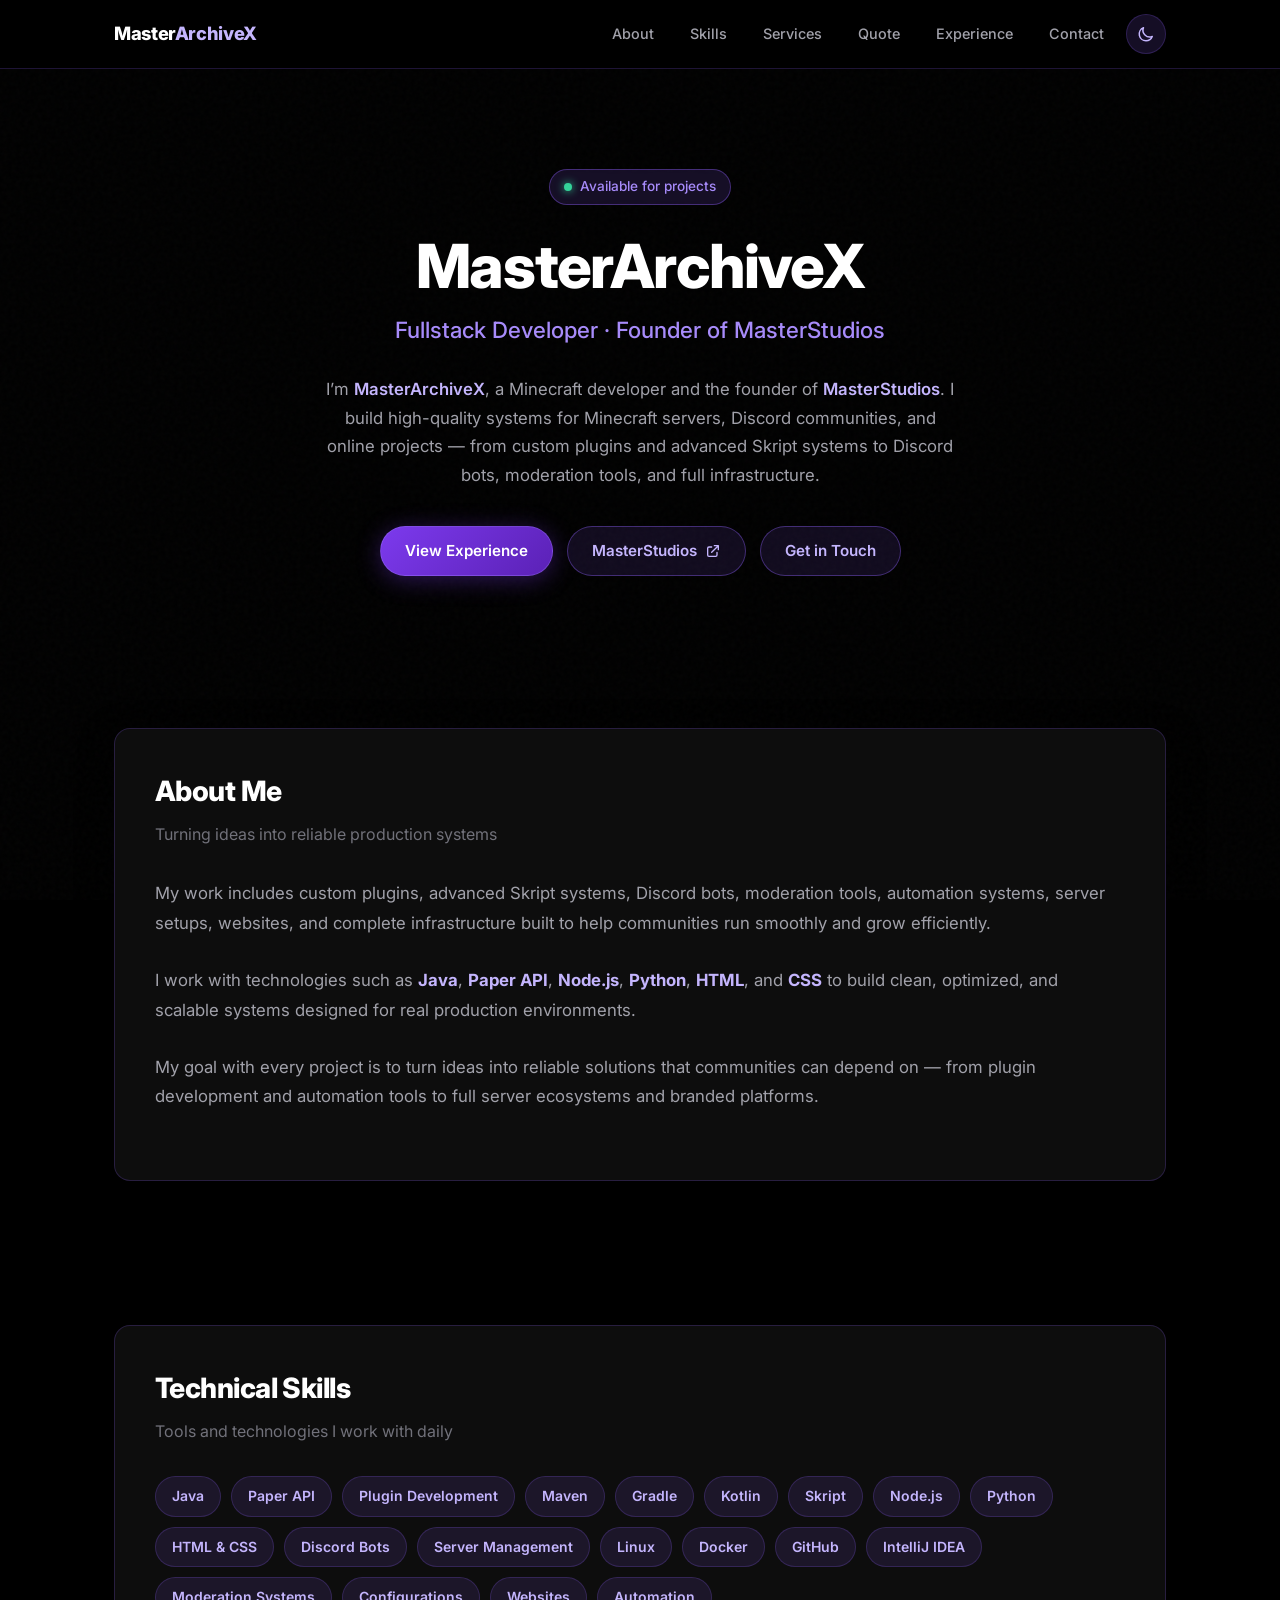
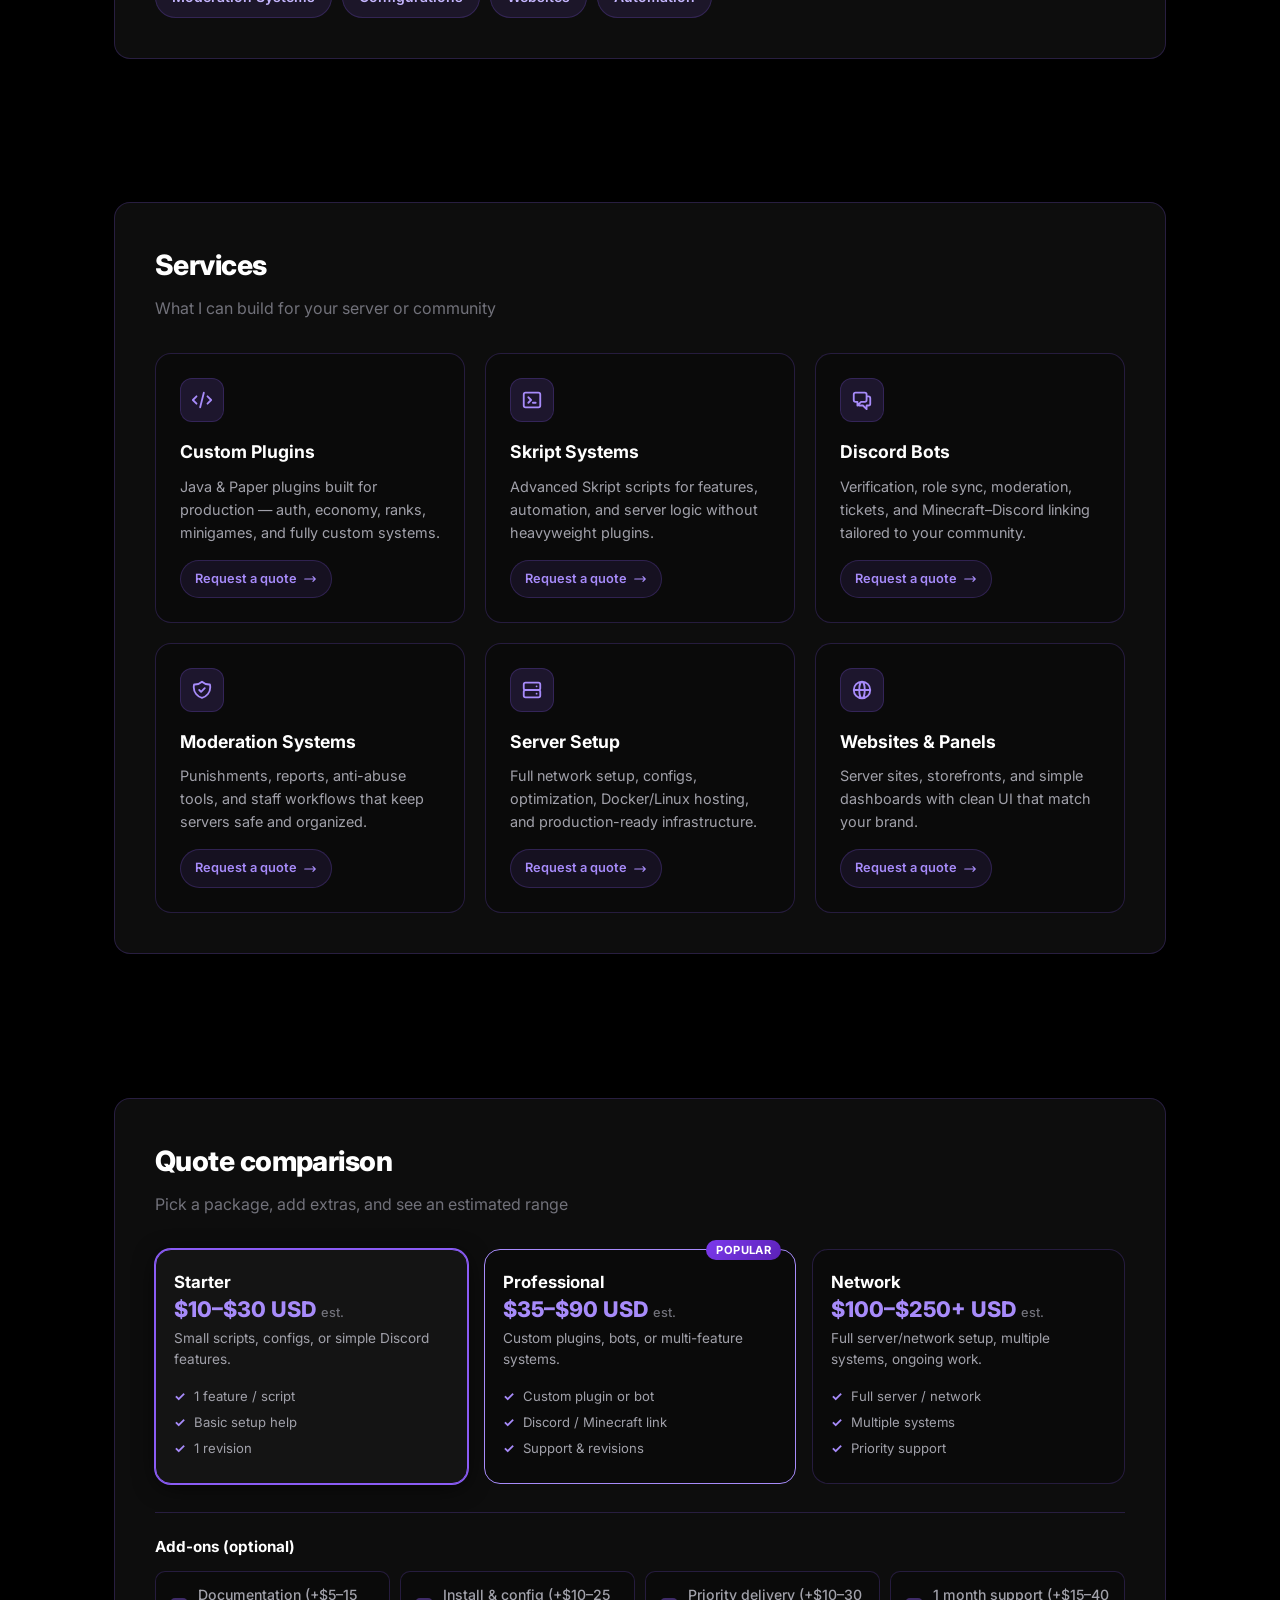
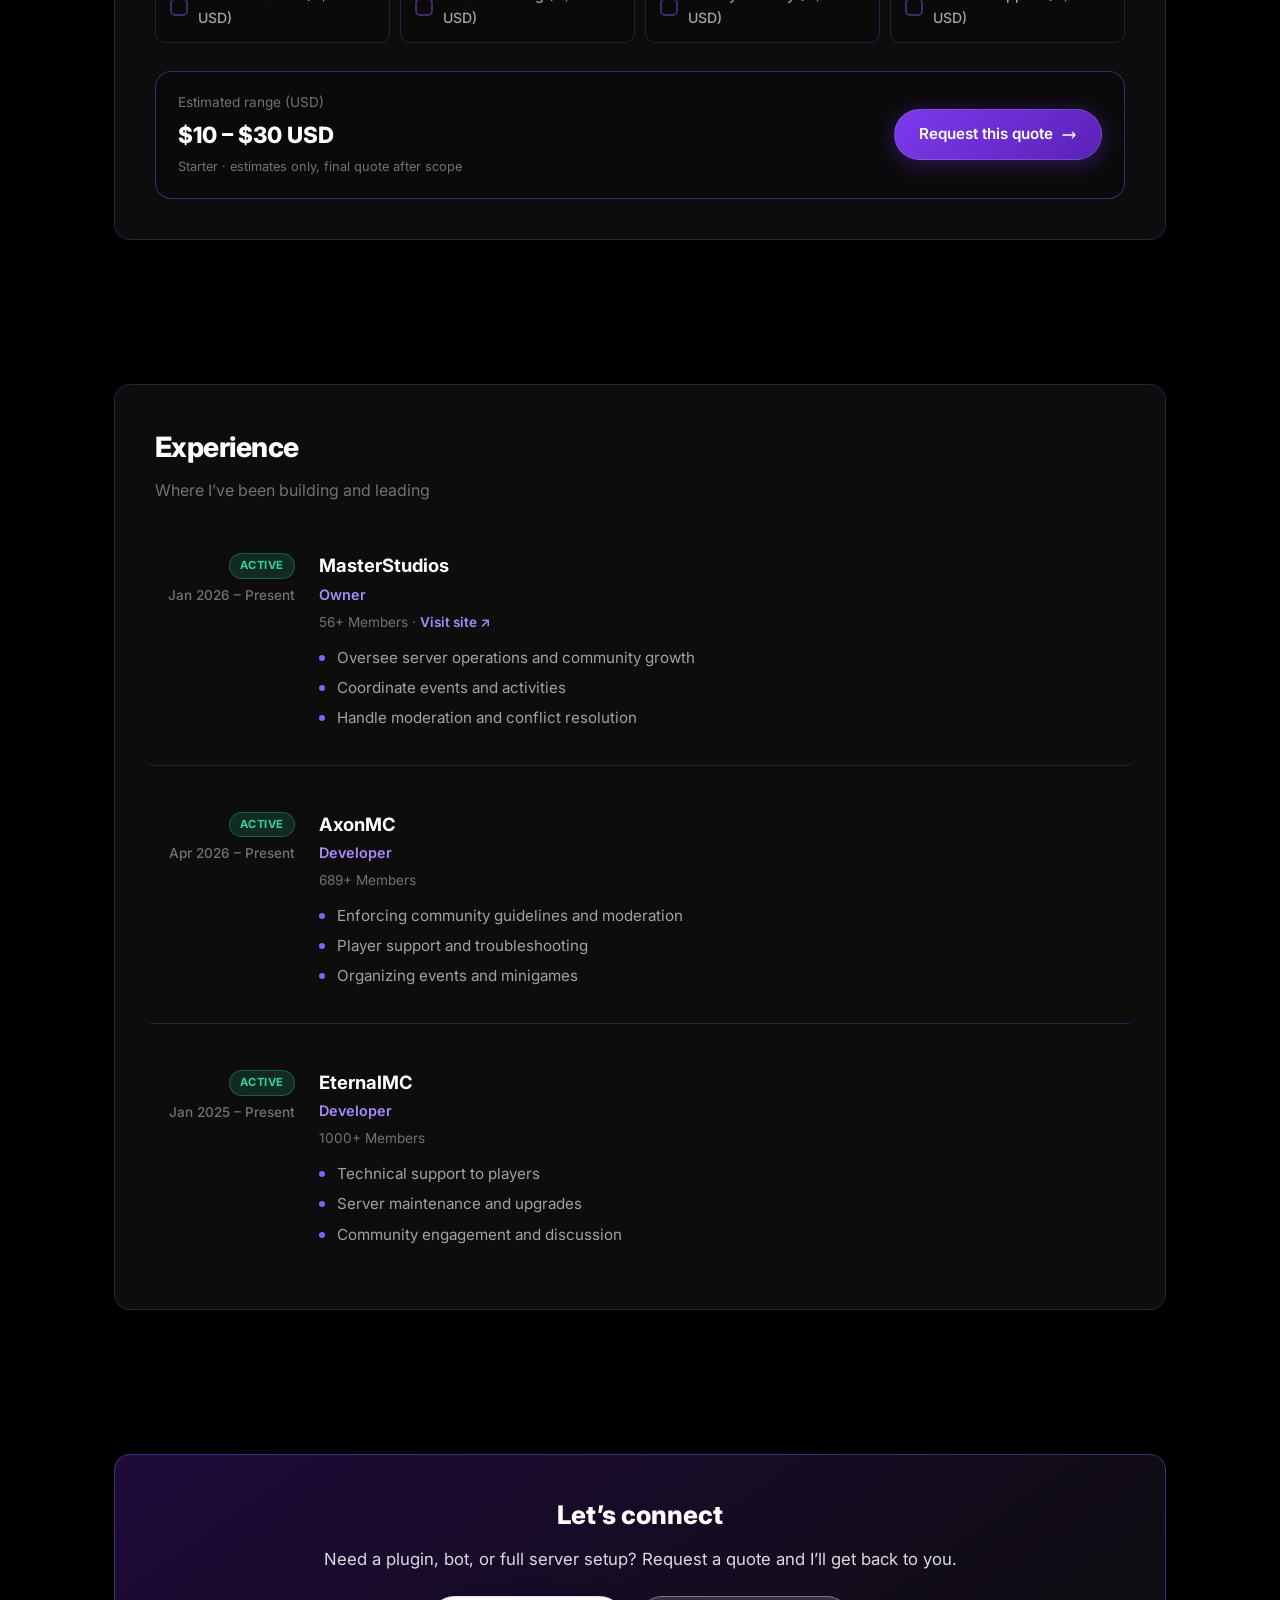
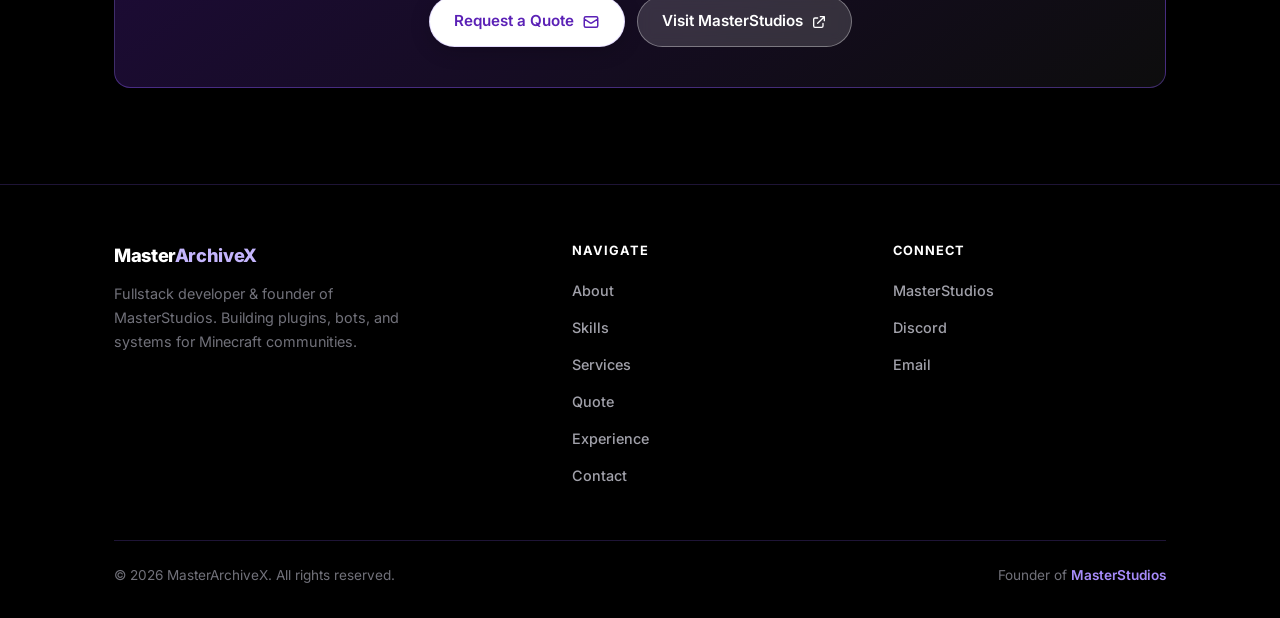
==== commit 39da4680: "Update index.html" ====
--- a/index.html
+++ b/index.html
@@ -1721,8 +1721,8 @@
         <div class="footer-col">
           <h4>Connect</h4>
           <ul>
-            <li><a href="https://builtbybit.com/creators/masterstudios.647316/" target="_blank" rel="noopener">MasterStudios</a></li>
-            <li><a href="https://builtbybit.com/creators/masterstudios.647316/" target="_blank" rel="noopener">BuiltByBit</a></li>
+            <li><a href="https://masterstudios.pages.dev/" target="_blank" rel="noopener">MasterStudios</a></li>
+            <li><a href="https://discord.gg/wyAZ6TVFZ4" target="_blank" rel="noopener">Discord</a></li>
             <li><a href="mailto:masterarchivex.dev@gmail.com">Email</a></li>
           </ul>
         </div>
